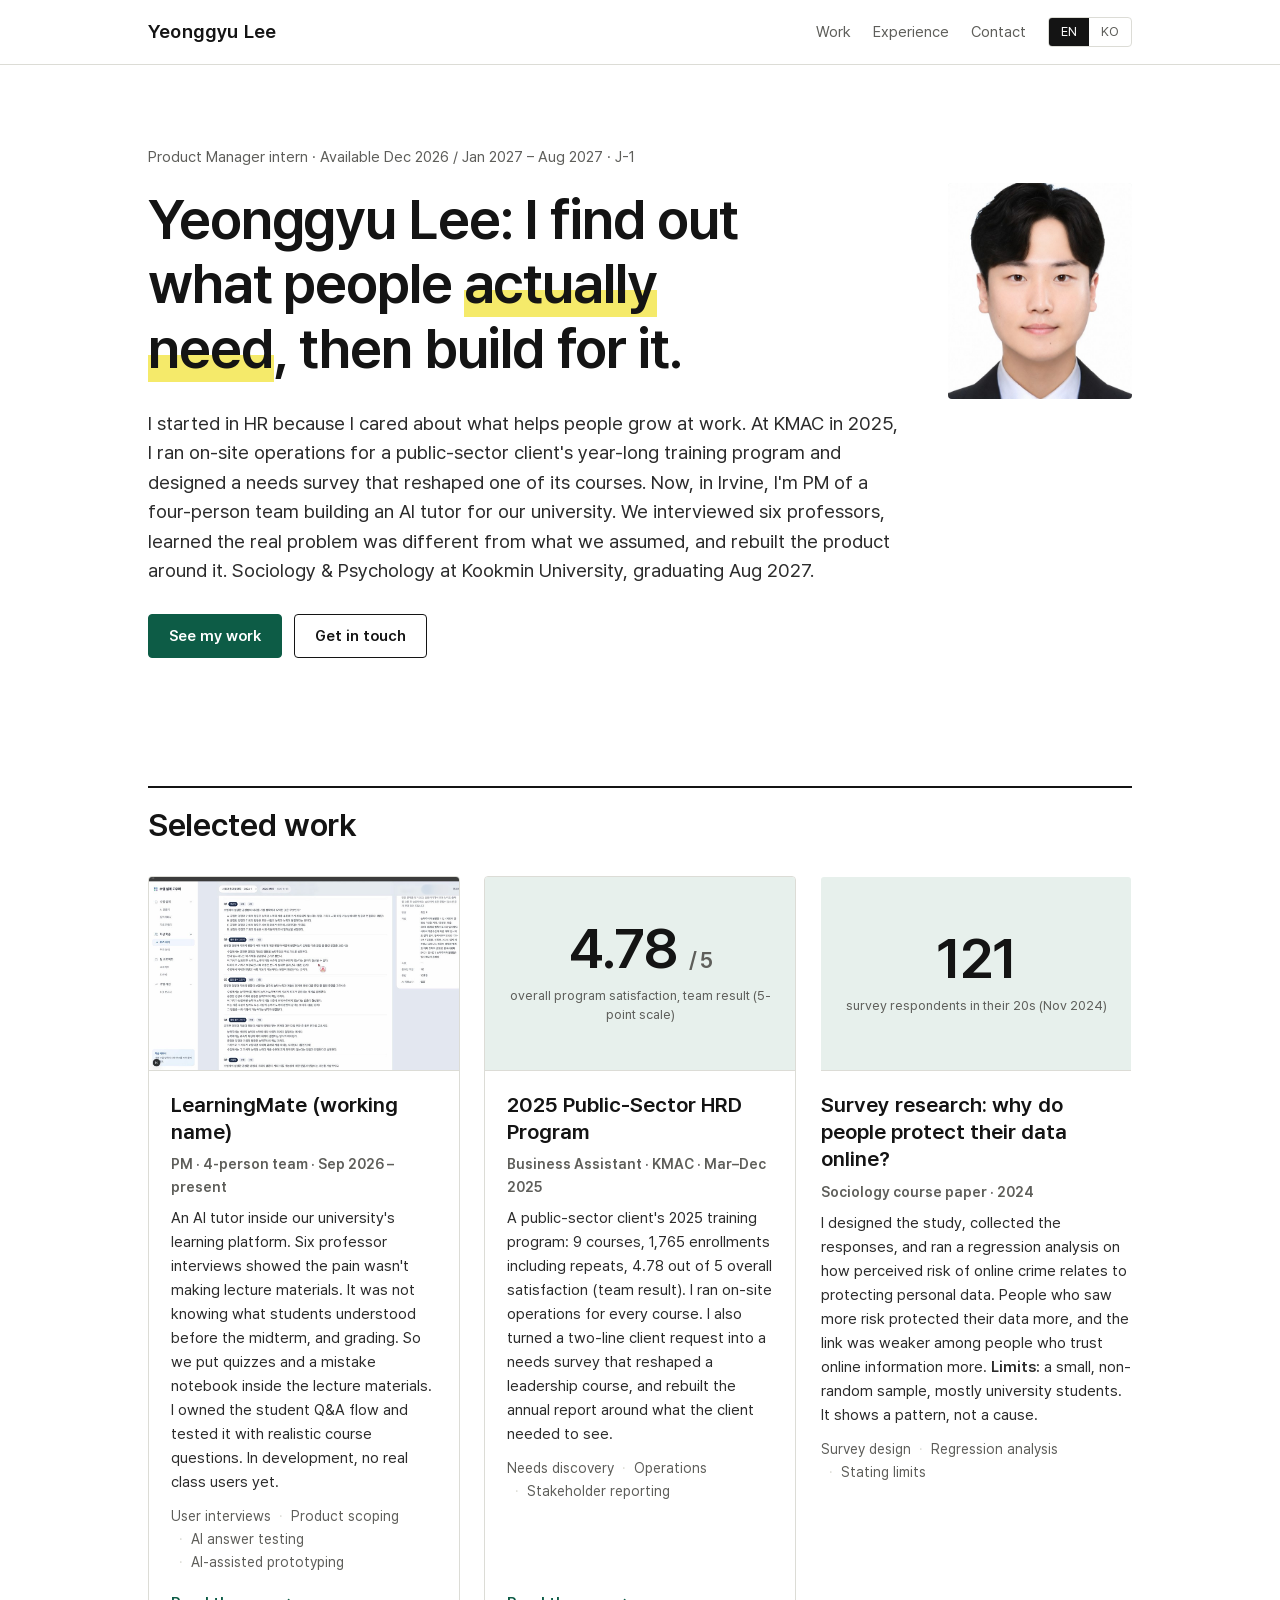
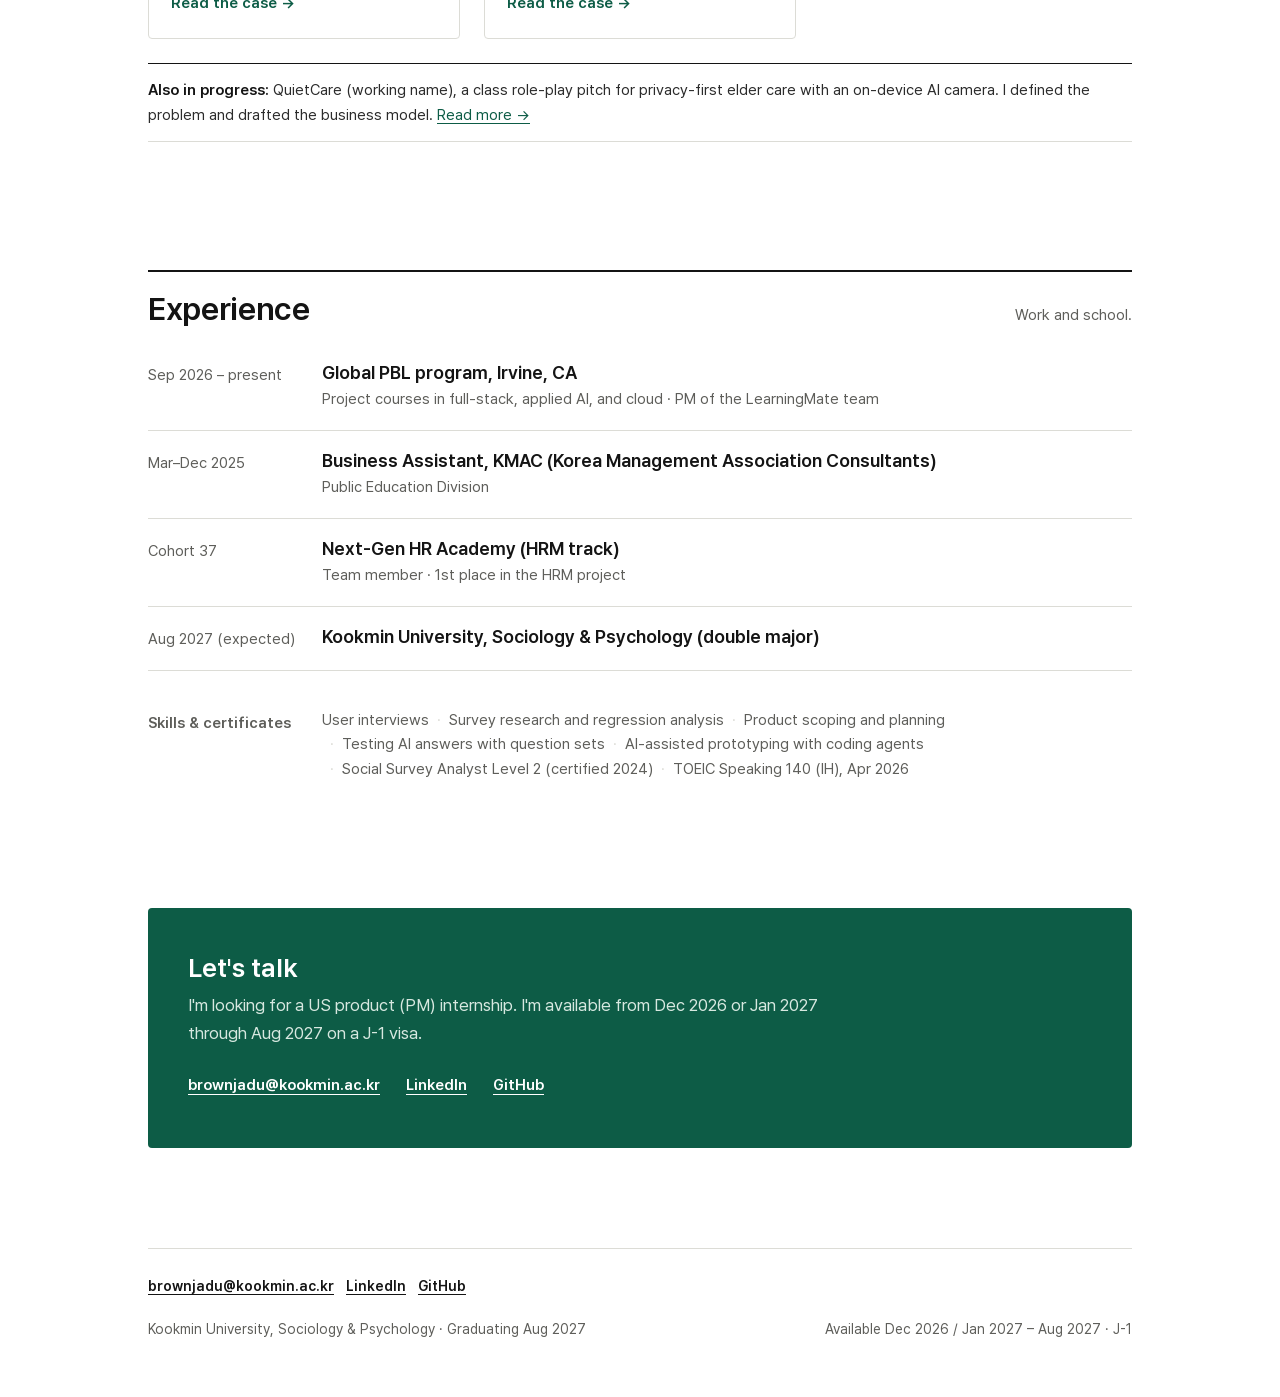
==== index.html @ d95f9b07 "fix(design): hero text never hidden; CSS-only entrance nudge instead of observer-gated fade" ====
<!doctype html>
<html lang="en">
<head>
<meta charset="utf-8">
<meta name="viewport" content="width=device-width, initial-scale=1">
<title>Yeonggyu Lee — Product Manager intern</title>
<meta name="description" content="Yeonggyu Lee, PM intern candidate. I find out what people actually need, then build for it: an AI tutor shaped by professor interviews, and a public-sector training program.">
<meta property="og:type" content="website">
<meta property="og:title" content="Yeonggyu Lee — Product Manager intern">
<meta property="og:description" content="Yeonggyu Lee, PM intern candidate. I find out what people actually need, then build for it: an AI tutor shaped by professor interviews, and a public-sector training program.">
<meta property="og:url" content="https://yg2001hg.github.io/">
<meta property="og:image" content="https://yg2001hg.github.io/assets/profile.jpg">
<link rel="alternate" hreflang="ko" href="ko/index.html">
<link rel="stylesheet" href="style.css?v=20261114e">
<script src="main.js" defer></script>
</head>
<body>
<a class="skip" href="#main">Skip to content</a>
<header class="site-header"><div class="wrap">
<a class="brand" href="index.html">Yeonggyu Lee</a>
<nav class="nav" aria-label="Main">
<a href="index.html#work">Work</a><a class="hide-sm" href="index.html#experience">Experience</a><a href="index.html#contact">Contact</a>
<span class="lang" role="group" aria-label="Language"><span class="on" aria-current="true">EN</span><a href="ko/index.html" hreflang="ko" lang="ko">KO</a></span>
</nav>
</div></header>
<main id="main">
<div class="wrap">
<div class="hero">
<div class="hero-copy">
<p class="eyebrow reveal">Product Manager intern · Available Dec 2026 / Jan 2027 – Aug 2027 · J-1</p>
<h1 class="reveal">Yeonggyu Lee: I find out what people <mark>actually need</mark>, then build for it.</h1>
<p class="lead reveal">I started in HR because I cared about what helps people grow at work. At KMAC in 2025, I ran on-site operations for a public-sector client's year-long training program and designed a needs survey that reshaped one of its courses. Now, in Irvine, I'm PM of a four-person team building an AI tutor for our university. We interviewed six professors, learned the real problem was different from what we assumed, and rebuilt the product around it. Sociology &amp; Psychology at Kookmin University, graduating Aug 2027.</p>
<div class="btns reveal"><a class="btn primary" href="#work">See my work</a><a class="btn" href="#contact">Get in touch</a></div>
</div>
<!-- Profile photo. Used only in this home-page portrait spot. -->
<div class="portrait has-photo reveal">
<img src="assets/profile.jpg" alt="Yeonggyu Lee" width="600" height="600">
<span class="portrait-initials" aria-hidden="true">YL</span>
</div>
</div>
</div>
<section id="work"><div class="wrap">
<div class="sec-head reveal"><h2>Selected work</h2></div>
<div class="cards stagger">
<a class="card reveal" href="projects/socra.html">
<div class="media"><img src="assets/socra-quiz-review.jpg" alt="Screenshot of the LearningMate professor tool reviewing an AI-generated quiz (Korean interface)." loading="lazy" width="1280" height="729"></div>
<div class="body"><h3>LearningMate (working name)</h3><p class="role">PM · 4-person team · Sep 2026 – present</p><p>An AI tutor inside our university's learning platform. Six professor interviews showed the pain wasn't making lecture materials. It was not knowing what students understood before the midterm, and grading. So we put quizzes and a mistake notebook inside the lecture materials. I owned the student Q&amp;A flow and tested it with realistic course questions. In development, no real class users yet.</p><ul class="tags"><li>User interviews</li><li>Product scoping</li><li>AI answer testing</li><li>AI-assisted prototyping</li></ul><span class="more">Read the case →</span></div>
</a>
<a class="card reveal" href="projects/kmac.html">
<div class="media"><div class="stat"><b>4.78 <small>/ 5</small></b><span>overall program satisfaction, team result (5-point scale)</span></div></div>
<div class="body"><h3>2025 Public-Sector HRD Program</h3><p class="role">Business Assistant · KMAC · Mar–Dec 2025</p><p>A public-sector client's 2025 training program: 9 courses, 1,765 enrollments including repeats, 4.78 out of 5 overall satisfaction (team result). I ran on-site operations for every course. I also turned a two-line client request into a needs survey that reshaped a leadership course, and rebuilt the annual report around what the client needed to see.</p><ul class="tags"><li>Needs discovery</li><li>Operations</li><li>Stakeholder reporting</li></ul><span class="more">Read the case →</span></div>
</a>
<div class="card reveal">
<div class="media"><div class="stat"><b>121</b><span>survey respondents in their 20s (Nov 2024)</span></div></div>
<div class="body"><h3>Survey research: why do people protect their data online?</h3><p class="role">Sociology course paper · 2024</p><p>I designed the study, collected the responses, and ran a regression analysis on how perceived risk of online crime relates to protecting personal data. People who saw more risk protected their data more, and the link was weaker among people who trust online information more. <b>Limits:</b> a small, non-random sample, mostly university students. It shows a pattern, not a cause.</p><ul class="tags"><li>Survey design</li><li>Regression analysis</li><li>Stating limits</li></ul></div>
</div>
</div><div class="notice reveal" style="max-width:none;margin-top:var(--space-5)"><b>Also in progress:</b> QuietCare (working name), a class role-play pitch for privacy-first elder care with an on-device AI camera. I defined the problem and drafted the business model. <a href="projects/quietcare.html">Read more →</a></div>
</div></section>
<section id="experience"><div class="wrap">
<div class="sec-head reveal"><h2>Experience</h2><p>Work and school.</p></div>
<ul class="timeline"><li class="reveal"><span class="when">Sep 2026 – present</span><div><h3>Global PBL program, Irvine, CA</h3><p>Project courses in full-stack, applied AI, and cloud · PM of the LearningMate team</p></div></li><li class="reveal"><span class="when">Mar–Dec 2025</span><div><h3>Business Assistant, KMAC (Korea Management Association Consultants)</h3><p>Public Education Division</p></div></li><li class="reveal"><span class="when">Cohort 37</span><div><h3>Next-Gen HR Academy (HRM track)</h3><p>Team member · 1st place in the HRM project</p></div></li><li class="reveal"><span class="when">Aug 2027 (expected)</span><div><h3>Kookmin University, Sociology &amp; Psychology (double major)</h3></div></li></ul>
<div class="skills reveal"><h3>Skills &amp; certificates</h3><ul class="tags"><li>User interviews</li><li>Survey research and regression analysis</li><li>Product scoping and planning</li><li>Testing AI answers with question sets</li><li>AI-assisted prototyping with coding agents</li><li>Social Survey Analyst Level 2 (certified 2024)</li><li>TOEIC Speaking 140 (IH), Apr 2026</li></ul></div>
</div></section>
<section id="contact"><div class="wrap">
<div class="contact reveal"><h2>Let's talk</h2><p>I'm looking for a US product (PM) internship. I'm available from Dec 2026 or Jan 2027 through Aug 2027 on a J-1 visa.</p><ul><li><a href="mailto:brownjadu@kookmin.ac.kr">brownjadu@kookmin.ac.kr</a></li><li><a href="https://www.linkedin.com/in/yeonggyu-lee-294683342/" target="_blank" rel="noopener">LinkedIn</a></li><li><a href="https://github.com/YG2001HG" target="_blank" rel="noopener">GitHub</a></li></ul></div>
</div></section>
</main>
<footer><div class="wrap">
<ul class="foot-contact"><li><a href="mailto:brownjadu@kookmin.ac.kr">brownjadu@kookmin.ac.kr</a></li><li><a href="https://www.linkedin.com/in/yeonggyu-lee-294683342/" target="_blank" rel="noopener">LinkedIn</a></li><li><a href="https://github.com/YG2001HG" target="_blank" rel="noopener">GitHub</a></li></ul>
<div class="foot"><span>Kookmin University, Sociology & Psychology · Graduating Aug 2027</span><span>Available Dec 2026 / Jan 2027 – Aug 2027 · J-1</span></div>
</div></footer>
</body></html>
---- style.css ----
/* Yeonggyu Lee portfolio, shared styles (EN + KO)
   One typeface everywhere: Pretendard (Latin + Hangul), weights 400 and 600.
   White paper, near-black ink, one deep green, highlighter yellow for marks.
   Square-ish corners, hairlines, no decorative shadows.
*/

@font-face{
  font-family:Pretendard;
  font-style:normal;
  font-weight:400;
  font-display:swap;
  src:url("assets/fonts/Pretendard-Regular.woff2") format("woff2");
}
@font-face{
  font-family:Pretendard;
  font-style:normal;
  font-weight:600;
  font-display:swap;
  src:url("assets/fonts/Pretendard-SemiBold.woff2") format("woff2");
}

:root{
  --bg:#ffffff;
  --surface:#ffffff;
  --ink:#141414;
  --ink-soft:#2b2b2b;
  --muted:#5e5e5a;
  --line:#dcdcd6;
  --accent:#0d5c46;
  --accent-hover:#08402f;
  --accent-soft:#e7f0ec;
  --tint:#f3f3ef;
  --mark:#f5ea6a;
  --on-accent:#ffffff;
  --ph:#8a5a00;
  --ph-bg:#fff6de;
  --ph-line:#d9b45a;
  --tag:#2b2b2b;
  --header-bg:rgba(255,255,255,.94);
  --shadow:none;
  --focus:var(--accent);

  --sans:Pretendard,"Apple SD Gothic Neo","Noto Sans KR","Helvetica Neue",Arial,sans-serif;
  --serif:var(--sans);

  --fs-xs:.8125rem;   /* 13 */
  --fs-sm:.875rem;    /* 14 */
  --fs-md:.9375rem;   /* 15 */
  --fs-body:1.0625rem;/* 17 */
  --fs-lead:1.1875rem;/* 19 */
  --fs-h3:1.3125rem;  /* 21 */
  --fs-h2:1.625rem;   /* 26 */
  --fs-h1:clamp(2rem,4.8vw,2.75rem);      /* 32–44, project pages */
  --fs-hero:clamp(2.25rem,5vw,3.5rem);    /* 36–56, home */

  --lh-body:1.65;
  --lh-lead:1.55;
  --lh-heading:1.2;
  --measure:68ch;
  --max:1040px;

  --space-1:.25rem;
  --space-2:.5rem;
  --space-3:.75rem;
  --space-4:1rem;
  --space-5:1.5rem;
  --space-6:2rem;
  --space-7:3rem;
  --space-8:4rem;
  --radius:4px;
  --radius-sm:3px;
}


*{box-sizing:border-box}
html{scroll-behavior:smooth;-webkit-text-size-adjust:100%}
body{
  margin:0;
  background:var(--bg);
  color:var(--ink);
  font-family:var(--sans);
  font-size:var(--fs-body);
  font-weight:400;
  line-height:var(--lh-body);
  -webkit-font-smoothing:antialiased;
  text-rendering:optimizeLegibility;
}
html[lang="ko"] body{word-break:keep-all;overflow-wrap:break-word}

a{color:var(--accent);text-underline-offset:3px;text-decoration-thickness:1px}
a:hover{color:var(--accent-hover)}
:focus-visible{outline:2px solid var(--focus);outline-offset:3px;border-radius:4px}

.wrap{max-width:var(--max);margin:0 auto;padding:0 28px}
.skip{position:absolute;left:-999px;top:8px;background:var(--ink);color:var(--on-accent);padding:8px 14px;border-radius:6px;z-index:10;text-decoration:none}
.skip:focus{left:8px}

/* header */
.site-header{position:sticky;top:0;z-index:5;background:var(--header-bg);backdrop-filter:blur(10px);border-bottom:1px solid var(--line)}
.site-header .wrap{display:flex;align-items:center;justify-content:space-between;height:64px;gap:var(--space-4)}
.brand{font-family:var(--serif);font-size:1.1875rem;font-weight:600;color:var(--ink);text-decoration:none;letter-spacing:.2px}
.brand:hover{color:var(--ink)}
.nav{display:flex;align-items:center;gap:22px;font-size:var(--fs-md)}
.nav a{color:var(--muted);text-decoration:none;padding:6px 0}
.nav a:hover{color:var(--ink)}
.lang{display:inline-flex;border:1px solid var(--line);border-radius:var(--radius);overflow:hidden;font-size:var(--fs-xs);background:var(--surface)}
.lang a,.lang span{padding:6px 12px;text-decoration:none;color:var(--muted);line-height:1.2}
.lang .on{background:var(--ink);color:var(--on-accent)}
.lang a:hover{color:var(--ink);background:var(--accent-soft)}
.lang a:focus-visible{outline-offset:0;border-radius:0}

/* hero */
.hero{display:flex;align-items:flex-start;justify-content:flex-start;gap:var(--space-7);padding:80px 0 64px}
.hero-copy{flex:1;min-width:0}
.eyebrow{font-size:var(--fs-md);color:var(--muted);font-weight:400;margin:0 0 18px}
.hero h1{font-family:var(--serif);font-weight:600;font-size:var(--fs-hero);line-height:1.15;margin:0 0 28px;max-width:15em;letter-spacing:-.02em;text-wrap:balance}
.hero p.lead{font-size:var(--fs-lead);line-height:var(--lh-lead);color:var(--ink-soft);max-width:var(--measure);margin:0 0 28px}
.btns{display:flex;flex-wrap:wrap;gap:12px}
.btn{
  display:inline-flex;align-items:center;justify-content:center;
  min-height:2.75rem;padding:.7rem 1.25rem;border-radius:var(--radius);
  font-size:var(--fs-md);font-weight:600;line-height:1.2;
  text-decoration:none;border:1.5px solid var(--ink);color:var(--ink);
  background:transparent;transition:background-color .2s,color .2s,border-color .2s;
}
.btn.primary{background:var(--accent);color:var(--on-accent);border-color:var(--accent)}
.btn:hover{background:var(--accent-soft);color:var(--accent-hover);border-color:var(--accent-hover)}
.btn.primary:hover{background:var(--accent-hover);color:var(--on-accent);border-color:var(--accent-hover)}

/* portrait placeholder — swap in a real photo by adding assets/profile.jpg */
.portrait{
  position:relative;flex:0 0 auto;
  width:11.5rem;height:13.5rem;border-radius:var(--radius);
  margin-top:2.35rem;
  background:var(--accent-soft);
  display:flex;align-items:center;justify-content:center;
  overflow:hidden;
}
.portrait img{position:absolute;inset:0;width:100%;height:100%;object-fit:cover;object-position:center}
.portrait-initials{
  font-family:var(--serif);font-weight:600;font-size:2.75rem;
  letter-spacing:.02em;color:var(--accent);line-height:1;user-select:none;
}
.portrait.has-photo .portrait-initials{display:none}

/* sections */
section{padding:var(--space-8) 0}
.sec-head{display:flex;align-items:baseline;justify-content:space-between;gap:var(--space-4);margin-bottom:var(--space-6);border-top:2px solid var(--ink);padding-top:18px}
.sec-head h2{font-family:var(--serif);font-weight:600;font-size:2rem;letter-spacing:-.02em;line-height:var(--lh-heading);margin:0;letter-spacing:-.01em}
.sec-head p{margin:0;color:var(--muted);font-size:var(--fs-md)}

/* cards */
.cards{display:grid;grid-template-columns:repeat(3,1fr);gap:var(--space-5)}
.card{
  background:var(--surface);border:1px solid var(--line);border-radius:var(--radius);
  overflow:hidden;display:flex;flex-direction:column;
  text-decoration:none;color:inherit;
  transition:border-color .2s;
}
a.card:hover{border-color:var(--ink);color:inherit}
a.card:hover h3{text-decoration:underline;text-decoration-thickness:2px;text-underline-offset:4px}
.card:focus-visible{outline-offset:3px}
.card .media{aspect-ratio:16/10;background:var(--accent-soft);display:flex;align-items:center;justify-content:center;overflow:hidden;border-bottom:1px solid var(--line)}
.card .media img{width:100%;height:100%;object-fit:cover;object-position:top left;display:block}
.stat{text-align:center;padding:var(--space-3) var(--space-4)}
.stat b{display:block;font-family:var(--serif);font-weight:600;font-size:3.5rem;line-height:1;color:var(--ink);letter-spacing:-.02em}
.stat b small{font-size:1.375rem;font-weight:600;color:var(--muted)}
.stat span{display:block;margin-top:10px;font-size:var(--fs-xs);color:var(--muted);line-height:1.45}
.soon{
  background:var(--tint);
  color:var(--muted);font-size:var(--fs-sm);width:100%;height:100%;
  display:flex;align-items:center;justify-content:center;text-align:center;padding:var(--space-3);
}
.card .body{padding:20px 22px 22px;display:flex;flex-direction:column;gap:8px;flex:1}
.card .num{display:none}
.card h3{font-family:var(--serif);font-weight:600;font-size:var(--fs-h3);line-height:1.3;margin:0}
.card .role{font-size:var(--fs-sm);color:var(--muted);font-weight:600;margin:0}
.card p{margin:0;font-size:var(--fs-md);color:var(--ink-soft);line-height:1.6}
.card .more{margin-top:auto;padding-top:10px;font-weight:600;font-size:var(--fs-md);color:var(--accent)}
.card:hover .more{color:var(--accent-hover)}
.tags{display:flex;flex-wrap:wrap;gap:6px;margin:4px 0 0;padding:0;list-style:none}
.tags{gap:2px 0}
.tags li{font-size:var(--fs-sm);color:var(--muted);line-height:1.5}
.tags li+li::before{content:"·";margin:0 8px;color:var(--line)}

/* experience */
.timeline{list-style:none;margin:0;padding:0}
.timeline li{display:grid;grid-template-columns:150px 1fr;gap:var(--space-5);padding:18px 0;border-bottom:1px solid var(--line)}
.timeline li:first-child{padding-top:0}
.timeline .when{color:var(--muted);font-size:var(--fs-md);padding-top:2px}
.timeline h3{margin:0;font-size:1.125rem;font-weight:600;line-height:1.35}
.timeline p{margin:2px 0 0;color:var(--muted);font-size:var(--fs-md)}
.skills{margin-top:34px;display:grid;grid-template-columns:150px 1fr;gap:var(--space-5);align-items:start}
.skills h3{margin:0;font-size:var(--fs-md);font-weight:600;color:var(--muted);padding-top:6px}
.skills .tags li{font-size:var(--fs-md)}

/* contact */
.contact{background:var(--accent);color:var(--on-accent);border-radius:var(--radius);padding:44px 40px}
.contact h2{font-family:var(--serif);font-weight:600;font-size:var(--fs-h2);line-height:var(--lh-heading);margin:0 0 8px}
.contact p{margin:0 0 20px;color:#d7e8e0;max-width:var(--measure)}
.contact ul{list-style:none;margin:0;padding:0;display:flex;flex-wrap:wrap;gap:12px}
.contact a{display:inline-block;font-size:var(--fs-md);font-weight:600;color:var(--on-accent);text-decoration:underline;text-underline-offset:4px;padding:6px 0;margin-right:14px}
.contact a:hover{color:var(--mark)}
.foot-contact a{display:inline-block;font-size:var(--fs-sm);font-weight:600;color:var(--ink);text-underline-offset:3px;padding:4px 0}
.foot-contact a:hover{color:var(--accent)}
.foot-contact{list-style:none;margin:0 0 16px;padding:22px 0 0;display:flex;flex-wrap:wrap;gap:12px;border-top:1px solid var(--line)}

footer{padding:36px 0 56px;color:var(--muted);font-size:var(--fs-sm)}
footer .foot{display:flex;justify-content:space-between;gap:var(--space-3);flex-wrap:wrap}

/* project pages */
.crumb{padding:28px 0 0;font-size:var(--fs-md)}
.crumb a{text-decoration:none;color:var(--muted)}
.crumb a:hover{color:var(--ink)}
.p-hero{padding:34px 0 36px}
.p-hero h1{font-family:var(--serif);font-weight:600;font-size:var(--fs-h1);line-height:1.18;margin:0 0 20px;letter-spacing:-.015em;max-width:20em}
.meta{display:flex;flex-wrap:wrap;gap:10px 28px;margin:0 0 24px;padding:0;list-style:none;font-size:var(--fs-md);color:var(--muted)}
.meta b{color:var(--ink);font-weight:600}
.p-hero p.lead{font-size:var(--fs-lead);line-height:var(--lh-lead);max-width:var(--measure);color:var(--ink-soft);margin:0}
.notice{border-top:1px solid var(--ink);border-bottom:1px solid var(--line);padding:14px 0;margin:28px 0 0;font-size:var(--fs-md);max-width:var(--measure);color:var(--ink-soft)}
.notice b{color:var(--ink);font-weight:600}
.p-sec{padding:34px 0;border-top:1px solid var(--line)}
.p-sec h2{font-family:var(--serif);font-weight:600;font-size:var(--fs-h2);line-height:var(--lh-heading);margin:0 0 18px}
.two{display:grid;grid-template-columns:1fr 1fr;gap:34px}
.list{margin:0;padding:0;list-style:none;display:grid;gap:14px}
.list li{padding-left:22px;position:relative}
.list li::before{content:"";position:absolute;left:0;top:.8em;width:10px;height:2px;background:var(--ink)}
.list b{font-weight:600}
.shots{display:grid;grid-template-columns:1fr 1fr;gap:22px}
figure{margin:0}
figure img{width:100%;height:auto;display:block;border:1px solid var(--line);border-radius:var(--radius-sm);background:var(--surface)}
img.shot{cursor:zoom-in}
figcaption{font-size:var(--fs-sm);color:var(--muted);margin-top:8px;line-height:1.5;max-width:var(--measure)}
.small-note{font-size:var(--fs-sm);color:var(--muted);margin-top:18px;max-width:var(--measure)}
.story-method{margin:22px 0 0;max-width:var(--measure);font-size:var(--fs-body);color:var(--ink-soft);line-height:1.65}
.steps{display:grid;grid-template-columns:repeat(3,1fr);gap:0;margin:0;padding:0;list-style:none;counter-reset:s}
.steps li{counter-increment:s;border-top:2px solid var(--ink);padding:16px 22px 8px 0;position:relative}
.steps{gap:0 24px}
.steps h3{margin:0 0 6px;font-size:1.125rem;font-family:var(--serif);font-weight:600;line-height:1.3}
.steps p{margin:0;font-size:var(--fs-md);color:var(--ink-soft);line-height:1.6}
.results{display:grid;grid-template-columns:1fr 1fr;gap:22px;margin-top:22px}
.results.r3{grid-template-columns:repeat(3,1fr)}
.big{border-top:2px solid var(--ink);padding:14px 0 0}
.big b{font-family:var(--serif);font-weight:600;font-size:3rem;color:var(--ink);line-height:1;letter-spacing:-.02em}
.big b small{font-size:1.375rem;font-weight:600;color:var(--muted)}
.big p{margin:8px 0 0;color:var(--muted);font-size:var(--fs-md)}
.placeholder-box{
  aspect-ratio:16/7;border:1px solid var(--line);border-radius:var(--radius);
  background:var(--tint);
  display:flex;align-items:center;justify-content:center;color:var(--muted);font-size:var(--fs-body);text-align:center;padding:var(--space-4);
}
.pn{display:flex;justify-content:space-between;gap:var(--space-4);flex-wrap:wrap;padding:30px 0 10px;border-top:1px solid var(--line)}
.pn a{font-weight:600;text-decoration:none;flex:1 1 320px}
.pn a:last-child{text-align:right}
.pn a:hover{text-decoration:underline}
@media (max-width:640px){.pn a:last-child{text-align:left}}

/* reveal */
@keyframes rise{from{transform:translateY(10px)}to{transform:none}}
.hero .reveal{animation:rise .6s ease-out both}
@media (prefers-reduced-motion:reduce){
  html{scroll-behavior:auto}
  .hero .reveal{animation:none}
}

@media (max-width:860px){
  .cards{grid-template-columns:1fr}
  .two,.shots,.results,.results.r3{grid-template-columns:1fr}
  .steps{grid-template-columns:1fr}
  .steps li{padding-bottom:18px}
  .hero{gap:var(--space-5)}
  .portrait{width:8.5rem;height:10rem;margin-top:2.1rem}
  .portrait-initials{font-size:2.25rem}
}
@media (max-width:640px){
  body{font-size:1rem}
  .wrap{padding:0 20px}
  .site-header .wrap{height:auto;padding-top:10px;padding-bottom:10px;flex-wrap:wrap}
  .nav{gap:14px;font-size:var(--fs-sm)}
  .nav .hide-sm{display:none}
  .hero{flex-direction:column-reverse;align-items:flex-start;padding:48px 0 40px;gap:var(--space-5)}
  .portrait{width:7rem;height:8.25rem;margin-top:0}
  .portrait-initials{font-size:2rem}
  section{padding:44px 0}
  .timeline li,.skills{grid-template-columns:1fr;gap:4px}
  .contact{padding:28px 22px}
  .sec-head{flex-direction:column;gap:4px}
}

/* screenshot lightbox */
.lightbox{
  position:fixed;inset:0;z-index:80;
  background:rgba(10,12,16,.88);
  display:flex;align-items:center;justify-content:center;
  padding:24px;cursor:zoom-out;
}
.lightbox[hidden]{display:none!important}
.lightbox img{
  max-width:100%;max-height:100%;width:auto;height:auto;
  object-fit:contain;border-radius:4px;
  box-shadow:0 8px 40px rgba(0,0,0,.35);
  cursor:zoom-out;
}
@media (max-width:640px){
  .lightbox{padding:12px}
}

::selection{background:var(--mark);color:var(--ink)}
mark{background:linear-gradient(transparent 60%,var(--mark) 60%);color:inherit;padding:0;-webkit-box-decoration-break:clone;box-decoration-break:clone}
div.card{border-color:transparent}
div.card .body{padding-left:0;padding-right:0}
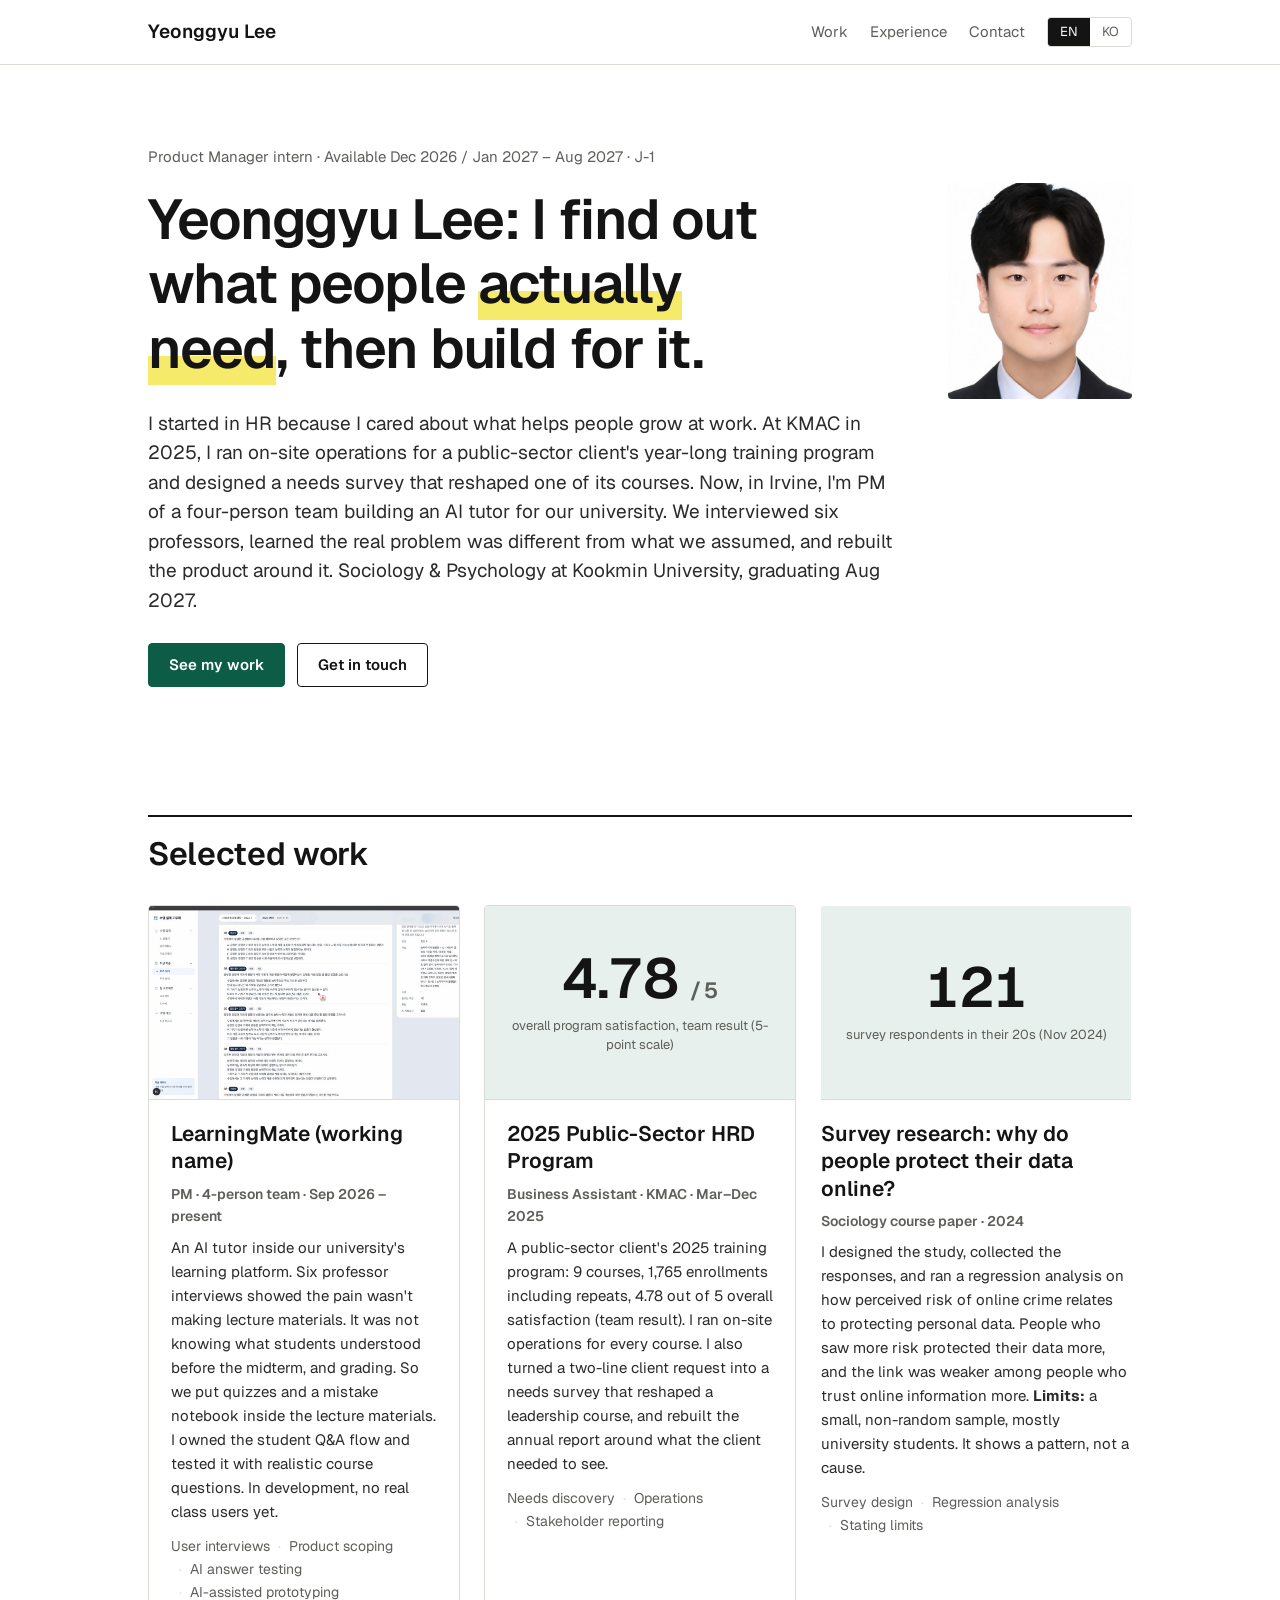
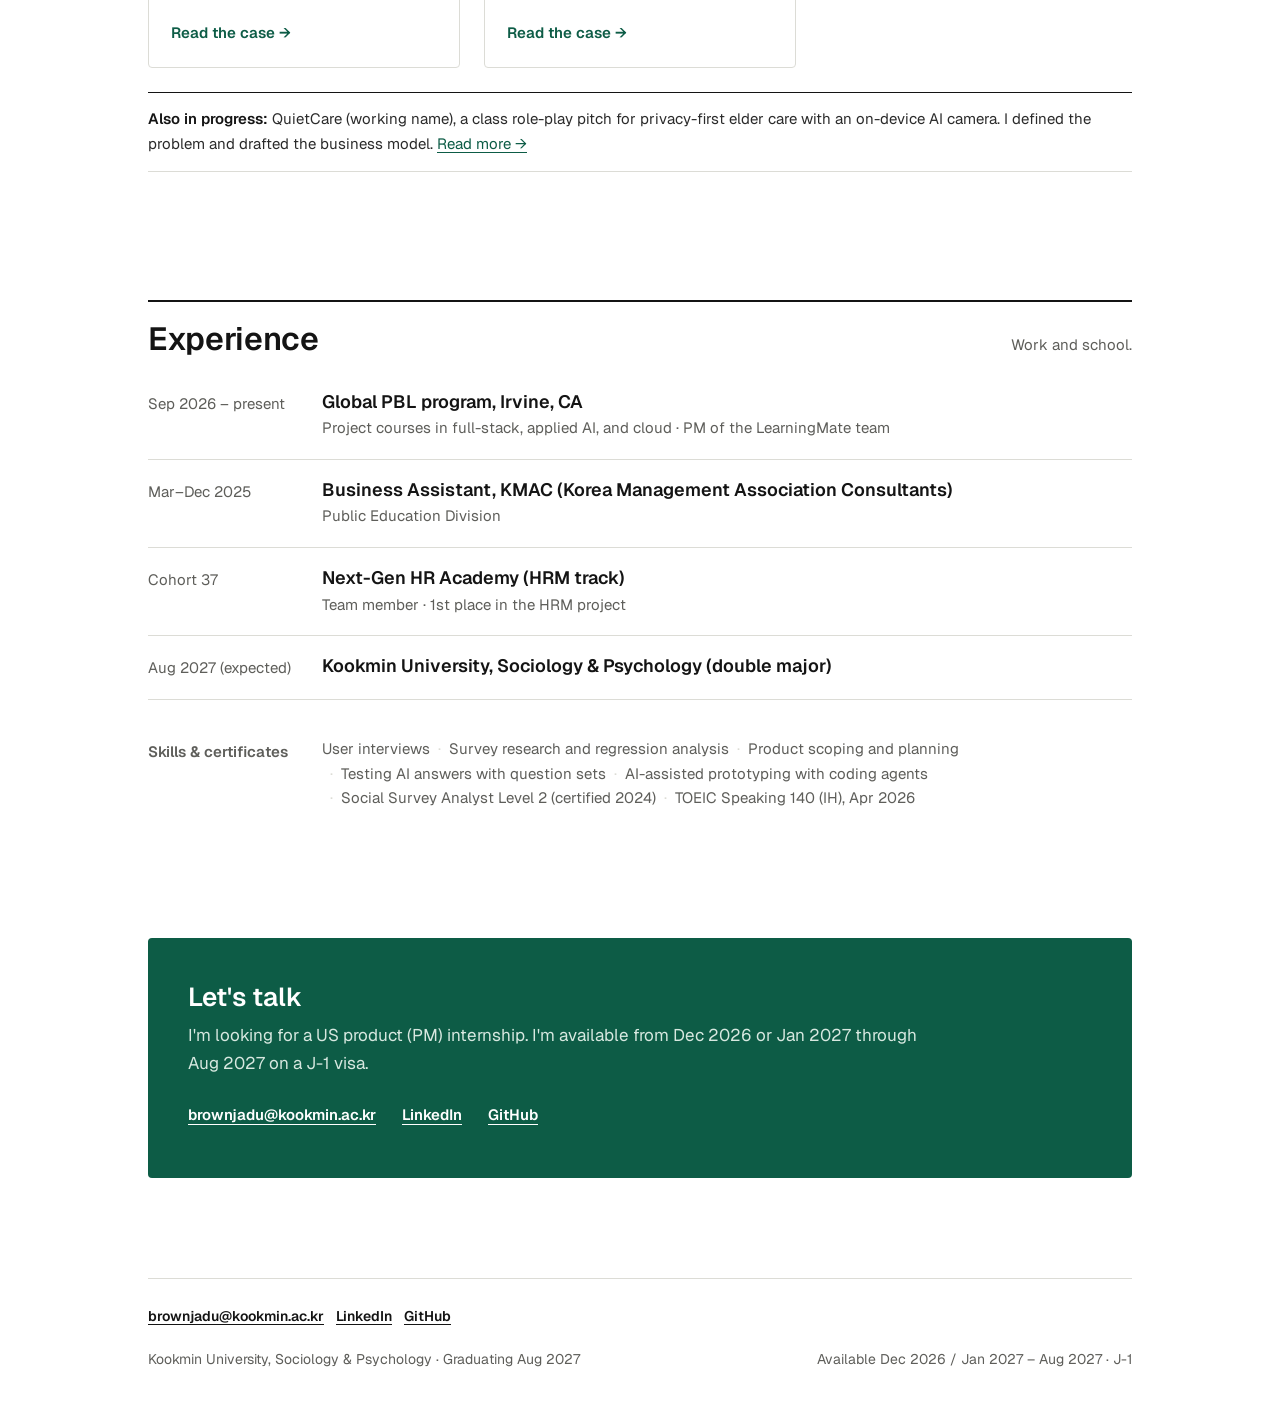
==== commit 6596bc71: "style(design): type by role: Geist for headings, numbers and English body; Pretendard for Korean" ====
--- a/index.html
+++ b/index.html
@@ -11,7 +11,10 @@
 <meta property="og:url" content="https://yg2001hg.github.io/">
 <meta property="og:image" content="https://yg2001hg.github.io/assets/profile.jpg">
 <link rel="alternate" hreflang="ko" href="ko/index.html">
-<link rel="stylesheet" href="style.css?v=20261114e">
+<link rel="preconnect" href="https://fonts.googleapis.com">
+<link rel="preconnect" href="https://fonts.gstatic.com" crossorigin>
+<link rel="stylesheet" href="https://fonts.googleapis.com/css2?family=Geist:wght@400;600&display=swap">
+<link rel="stylesheet" href="style.css?v=20261114f">
 <script src="main.js" defer></script>
 </head>
 <body>
--- a/style.css
+++ b/style.css
@@ -1,5 +1,6 @@
 /* Yeonggyu Lee portfolio, shared styles (EN + KO)
-   One typeface everywhere: Pretendard (Latin + Hangul), weights 400 and 600.
+   Type by role: Geist for headings, numbers and English body (400/600);
+   Pretendard for Korean text. No other faces.
    White paper, near-black ink, one deep green, highlighter yellow for marks.
    Square-ish corners, hairlines, no decorative shadows.
 */
@@ -40,8 +41,8 @@
   --shadow:none;
   --focus:var(--accent);
 
-  --sans:Pretendard,"Apple SD Gothic Neo","Noto Sans KR","Helvetica Neue",Arial,sans-serif;
-  --serif:var(--sans);
+  --sans:Geist,Pretendard,"Helvetica Neue",Arial,sans-serif;
+  --serif:Geist,Pretendard,"Helvetica Neue",Arial,sans-serif;
 
   --fs-xs:.8125rem;   /* 13 */
   --fs-sm:.875rem;    /* 14 */
@@ -85,7 +86,9 @@
   -webkit-font-smoothing:antialiased;
   text-rendering:optimizeLegibility;
 }
+html[lang="ko"]{--sans:Pretendard,"Apple SD Gothic Neo","Noto Sans KR",sans-serif}
 html[lang="ko"] body{word-break:keep-all;overflow-wrap:break-word}
+.stat b,.big b{font-variant-numeric:tabular-nums}
 
 a{color:var(--accent);text-underline-offset:3px;text-decoration-thickness:1px}
 a:hover{color:var(--accent-hover)}
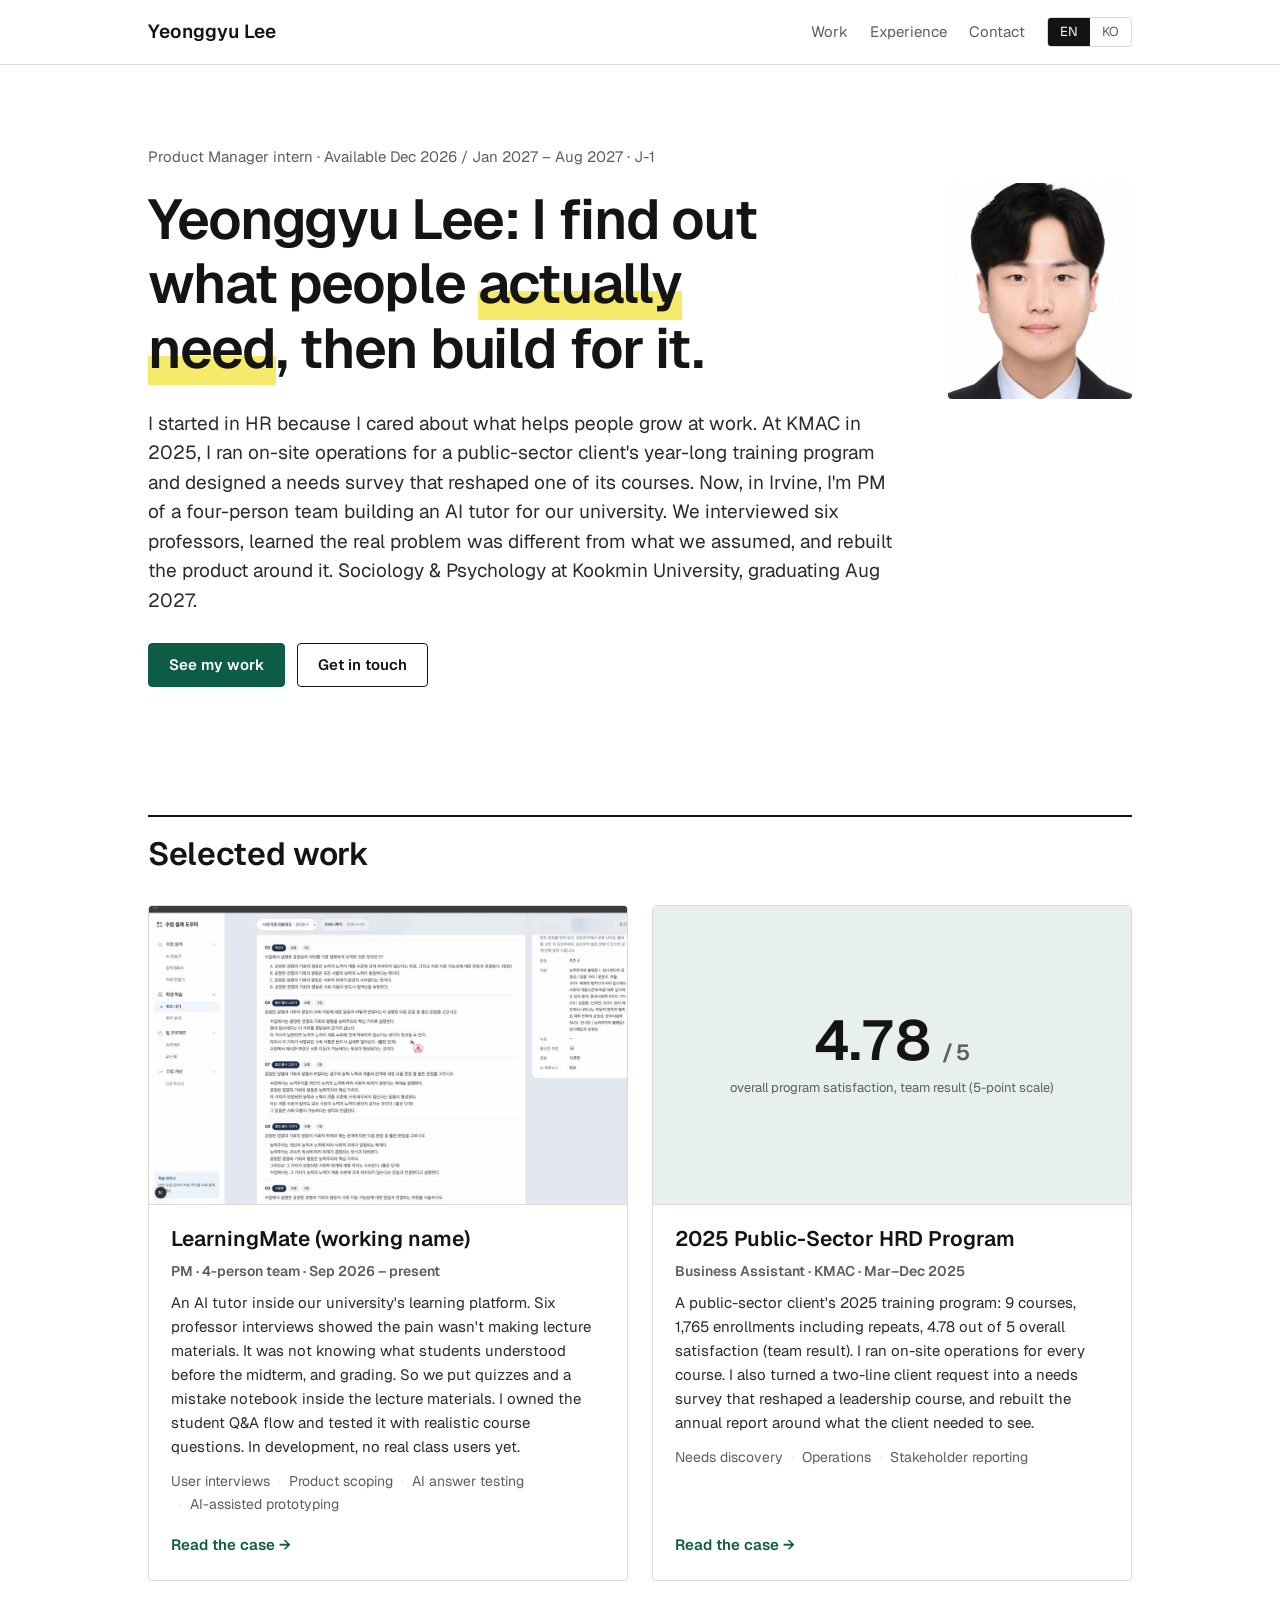
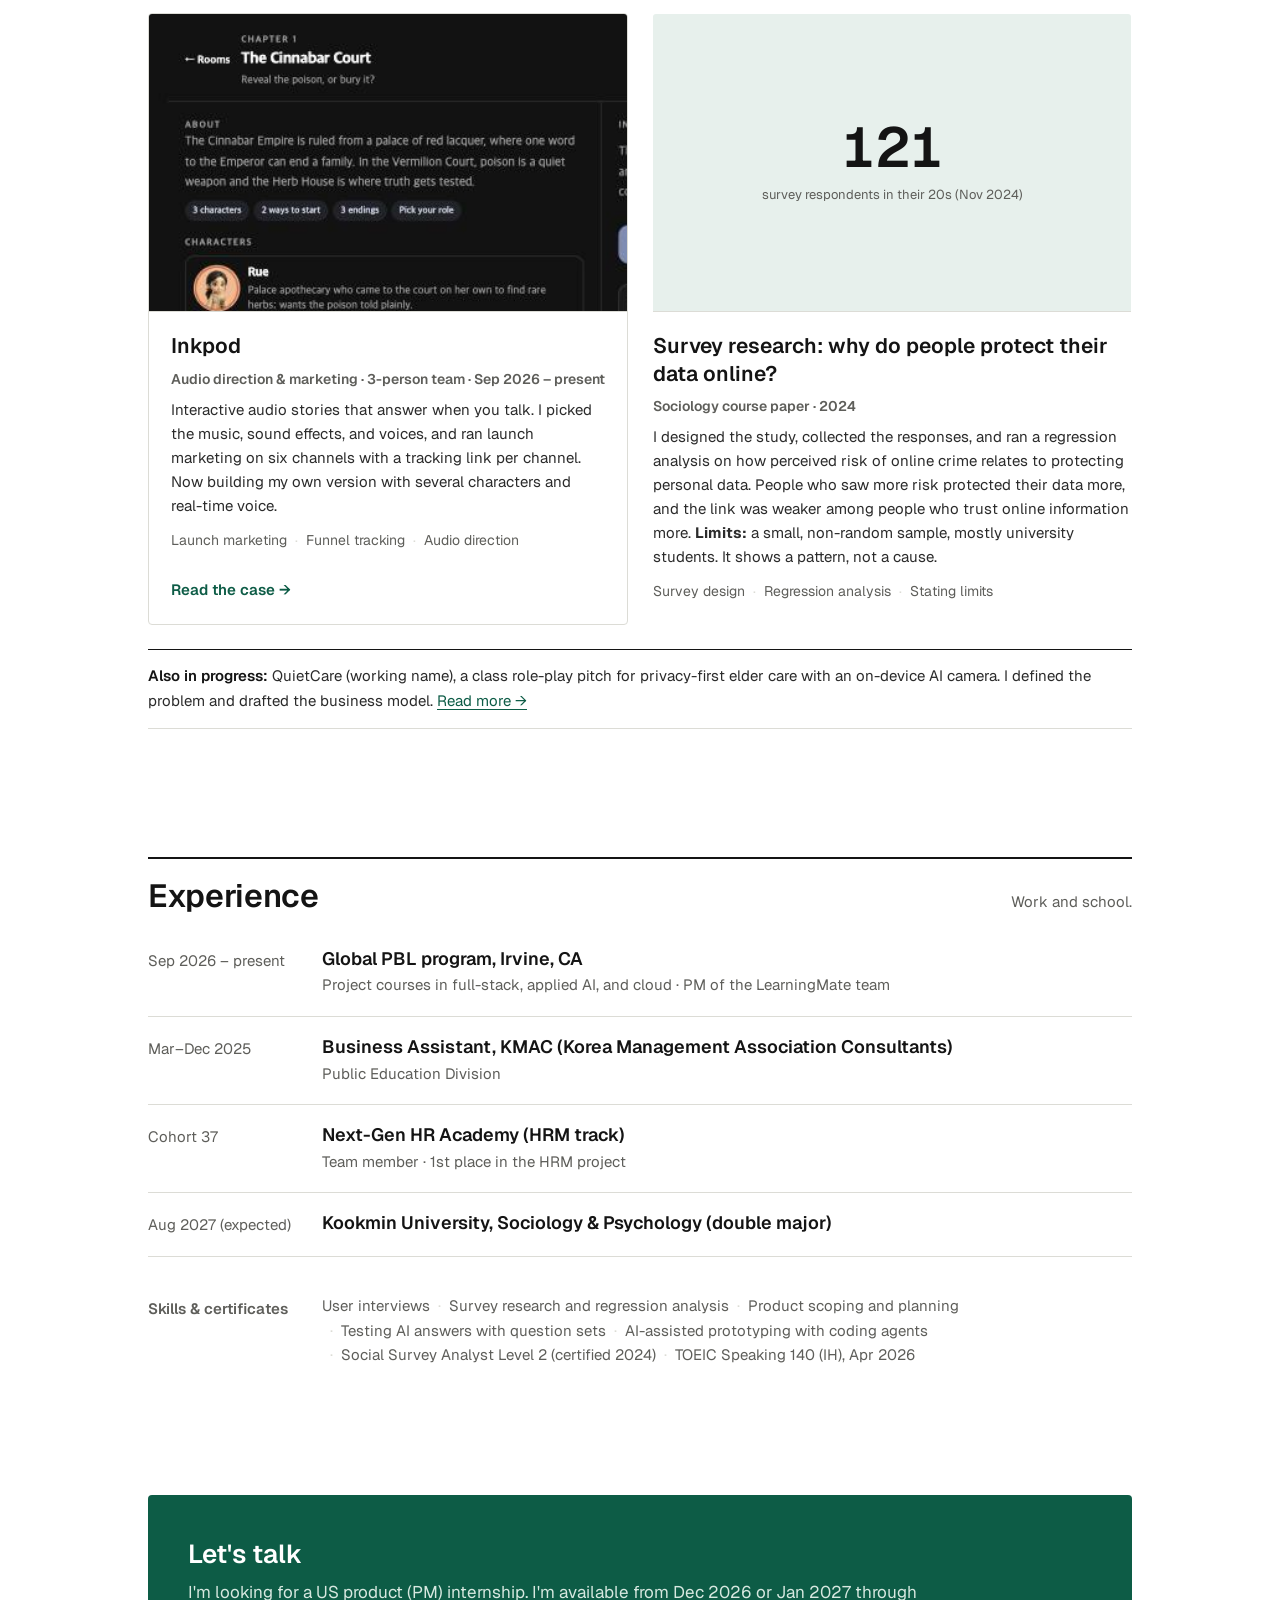
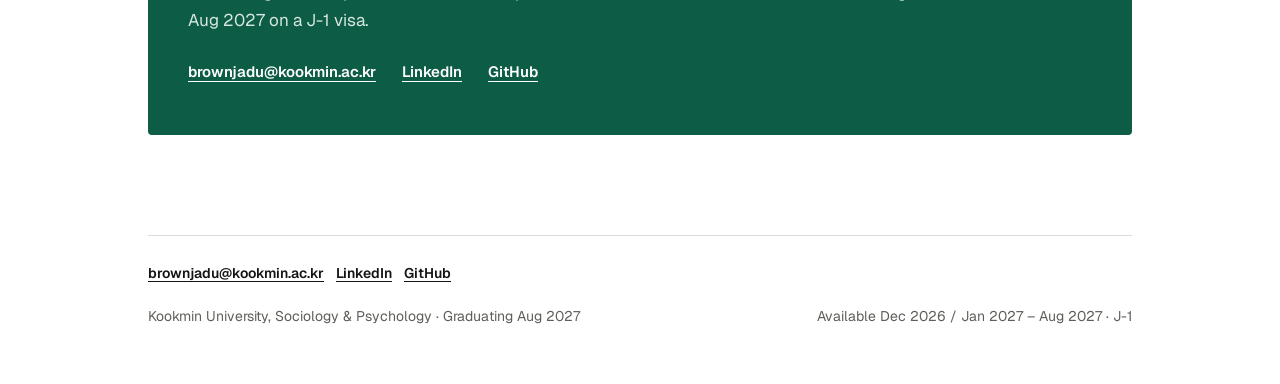
==== commit fbd26d05: "content: add Inkpod case (EN, KO); home cards 2x2 (LearningMate, KMAC, Inkpod, survey research)" ====
--- a/index.html
+++ b/index.html
@@ -14,7 +14,7 @@
 <link rel="preconnect" href="https://fonts.googleapis.com">
 <link rel="preconnect" href="https://fonts.gstatic.com" crossorigin>
 <link rel="stylesheet" href="https://fonts.googleapis.com/css2?family=Geist:wght@400;600&display=swap">
-<link rel="stylesheet" href="style.css?v=20261114f">
+<link rel="stylesheet" href="style.css?v=20261114g">
 <script src="main.js" defer></script>
 </head>
 <body>
@@ -53,6 +53,10 @@
 <div class="media"><div class="stat"><b>4.78 <small>/ 5</small></b><span>overall program satisfaction, team result (5-point scale)</span></div></div>
 <div class="body"><h3>2025 Public-Sector HRD Program</h3><p class="role">Business Assistant · KMAC · Mar–Dec 2025</p><p>A public-sector client's 2025 training program: 9 courses, 1,765 enrollments including repeats, 4.78 out of 5 overall satisfaction (team result). I ran on-site operations for every course. I also turned a two-line client request into a needs survey that reshaped a leadership course, and rebuilt the annual report around what the client needed to see.</p><ul class="tags"><li>Needs discovery</li><li>Operations</li><li>Stakeholder reporting</li></ul><span class="more">Read the case →</span></div>
 </a>
+<a class="card reveal" href="projects/inkpod.html">
+<div class="media"><img src="assets/inkpod-cinnabar-room.png" alt="Inkpod room entry screen (The Cinnabar Court)." loading="lazy" width="640" height="240"></div>
+<div class="body"><h3>Inkpod</h3><p class="role">Audio direction &amp; marketing · 3-person team · Sep 2026 – present</p><p>Interactive audio stories that answer when you talk. I picked the music, sound effects, and voices, and ran launch marketing on six channels with a tracking link per channel. Now building my own version with several characters and real-time voice.</p><ul class="tags"><li>Launch marketing</li><li>Funnel tracking</li><li>Audio direction</li></ul><span class="more">Read the case →</span></div>
+</a>
 <div class="card reveal">
 <div class="media"><div class="stat"><b>121</b><span>survey respondents in their 20s (Nov 2024)</span></div></div>
 <div class="body"><h3>Survey research: why do people protect their data online?</h3><p class="role">Sociology course paper · 2024</p><p>I designed the study, collected the responses, and ran a regression analysis on how perceived risk of online crime relates to protecting personal data. People who saw more risk protected their data more, and the link was weaker among people who trust online information more. <b>Limits:</b> a small, non-random sample, mostly university students. It shows a pattern, not a cause.</p><ul class="tags"><li>Survey design</li><li>Regression analysis</li><li>Stating limits</li></ul></div>
--- a/style.css
+++ b/style.css
@@ -153,7 +153,7 @@
 .sec-head p{margin:0;color:var(--muted);font-size:var(--fs-md)}
 
 /* cards */
-.cards{display:grid;grid-template-columns:repeat(3,1fr);gap:var(--space-5)}
+.cards{display:grid;grid-template-columns:repeat(2,1fr);gap:var(--space-6) var(--space-5)}
 .card{
   background:var(--surface);border:1px solid var(--line);border-radius:var(--radius);
   overflow:hidden;display:flex;flex-direction:column;
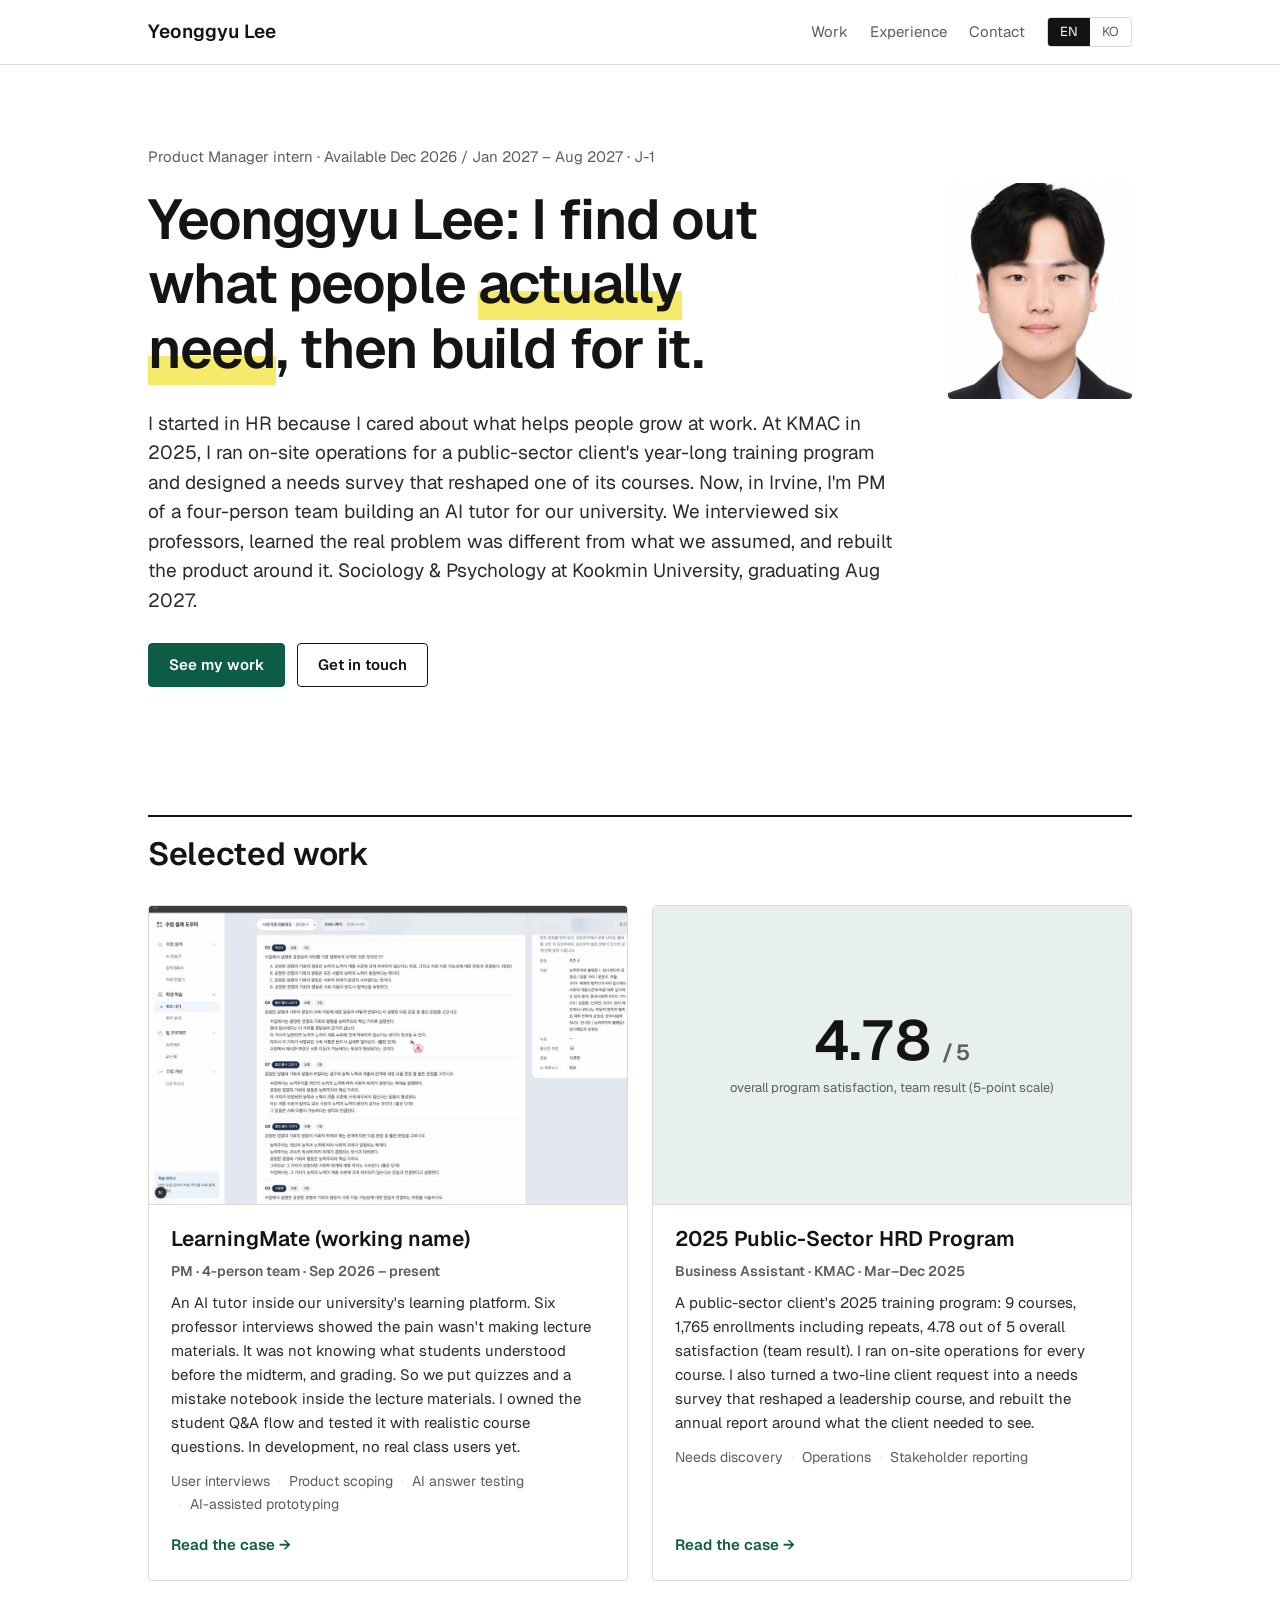
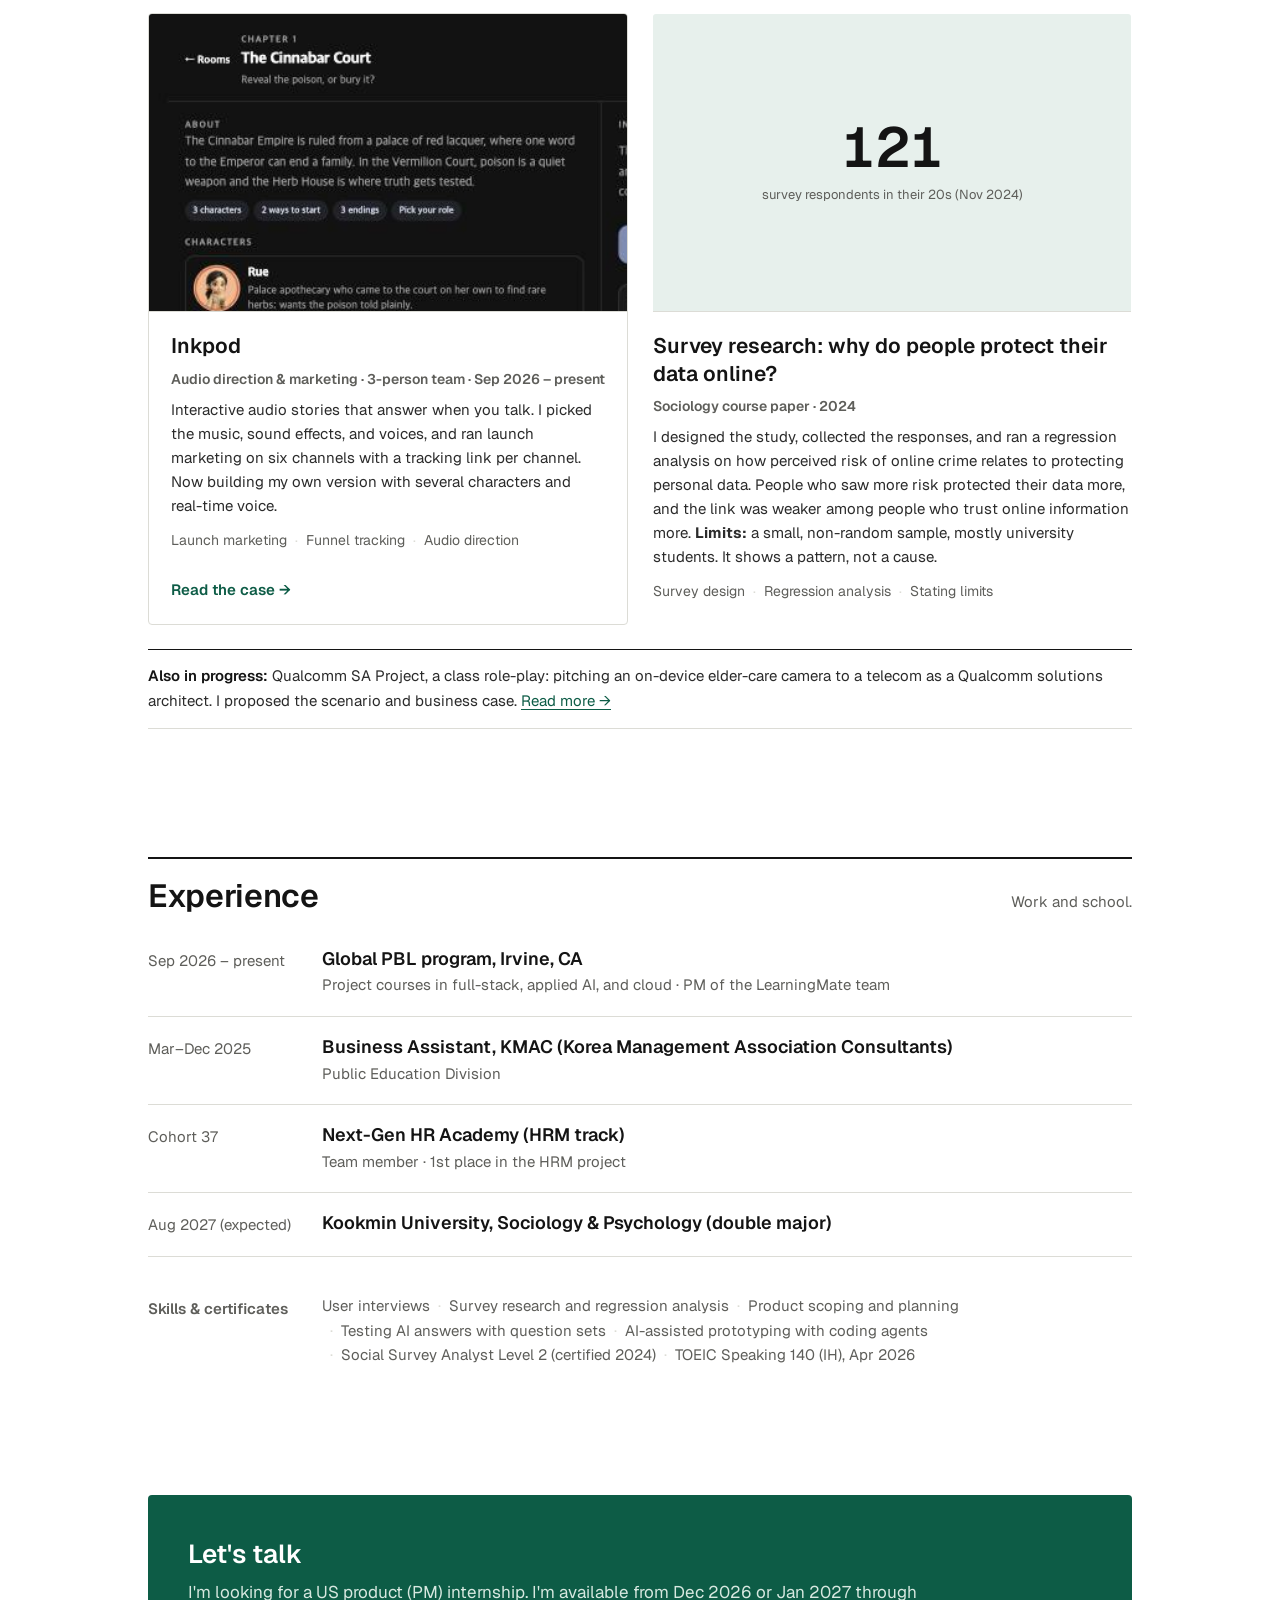
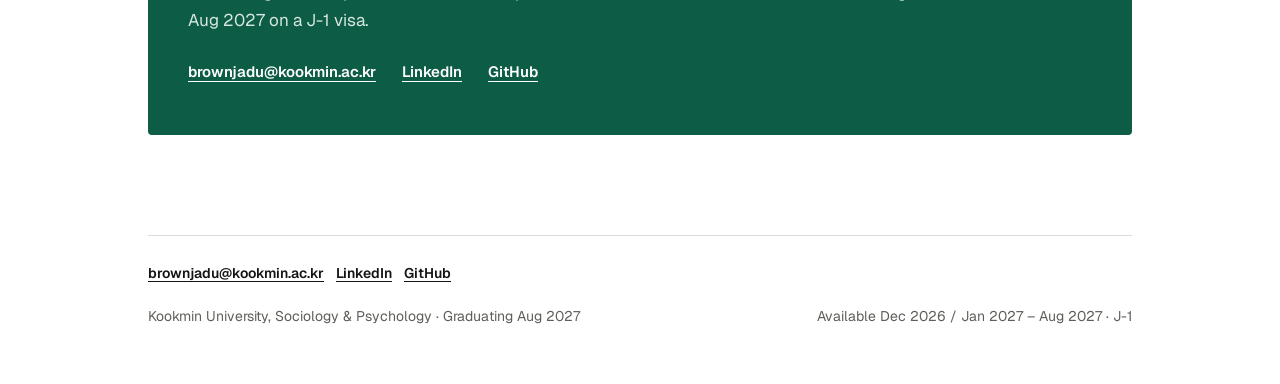
==== commit e5678fc7: "content: rewrite QuietCare page as Qualcomm SA Project (EN, KO); og tags to yeonggyulee.me" ====
--- a/index.html
+++ b/index.html
@@ -8,13 +8,13 @@
 <meta property="og:type" content="website">
 <meta property="og:title" content="Yeonggyu Lee — Product Manager intern">
 <meta property="og:description" content="Yeonggyu Lee, PM intern candidate. I find out what people actually need, then build for it: an AI tutor shaped by professor interviews, and a public-sector training program.">
-<meta property="og:url" content="https://yg2001hg.github.io/">
-<meta property="og:image" content="https://yg2001hg.github.io/assets/profile.jpg">
+<meta property="og:url" content="https://yeonggyulee.me/">
+<meta property="og:image" content="https://yeonggyulee.me/assets/profile.jpg">
 <link rel="alternate" hreflang="ko" href="ko/index.html">
 <link rel="preconnect" href="https://fonts.googleapis.com">
 <link rel="preconnect" href="https://fonts.gstatic.com" crossorigin>
 <link rel="stylesheet" href="https://fonts.googleapis.com/css2?family=Geist:wght@400;600&display=swap">
-<link rel="stylesheet" href="style.css?v=20261114g">
+<link rel="stylesheet" href="style.css?v=20261115a">
 <script src="main.js" defer></script>
 </head>
 <body>
@@ -61,7 +61,7 @@
 <div class="media"><div class="stat"><b>121</b><span>survey respondents in their 20s (Nov 2024)</span></div></div>
 <div class="body"><h3>Survey research: why do people protect their data online?</h3><p class="role">Sociology course paper · 2024</p><p>I designed the study, collected the responses, and ran a regression analysis on how perceived risk of online crime relates to protecting personal data. People who saw more risk protected their data more, and the link was weaker among people who trust online information more. <b>Limits:</b> a small, non-random sample, mostly university students. It shows a pattern, not a cause.</p><ul class="tags"><li>Survey design</li><li>Regression analysis</li><li>Stating limits</li></ul></div>
 </div>
-</div><div class="notice reveal" style="max-width:none;margin-top:var(--space-5)"><b>Also in progress:</b> QuietCare (working name), a class role-play pitch for privacy-first elder care with an on-device AI camera. I defined the problem and drafted the business model. <a href="projects/quietcare.html">Read more →</a></div>
+</div><div class="notice reveal" style="max-width:none;margin-top:var(--space-5)"><b>Also in progress:</b> Qualcomm SA Project, a class role-play: pitching an on-device elder-care camera to a telecom as a Qualcomm solutions architect. I proposed the scenario and business case. <a href="projects/quietcare.html">Read more →</a></div>
 </div></section>
 <section id="experience"><div class="wrap">
 <div class="sec-head reveal"><h2>Experience</h2><p>Work and school.</p></div>
--- a/style.css
+++ b/style.css
@@ -217,6 +217,7 @@
 .crumb a:hover{color:var(--ink)}
 .p-hero{padding:34px 0 36px}
 .p-hero h1{font-family:var(--serif);font-weight:600;font-size:var(--fs-h1);line-height:1.18;margin:0 0 20px;letter-spacing:-.015em;max-width:20em}
+.p-sub{margin:-8px 0 18px;font-size:var(--fs-lead);color:var(--muted)}
 .meta{display:flex;flex-wrap:wrap;gap:10px 28px;margin:0 0 24px;padding:0;list-style:none;font-size:var(--fs-md);color:var(--muted)}
 .meta b{color:var(--ink);font-weight:600}
 .p-hero p.lead{font-size:var(--fs-lead);line-height:var(--lh-lead);max-width:var(--measure);color:var(--ink-soft);margin:0}
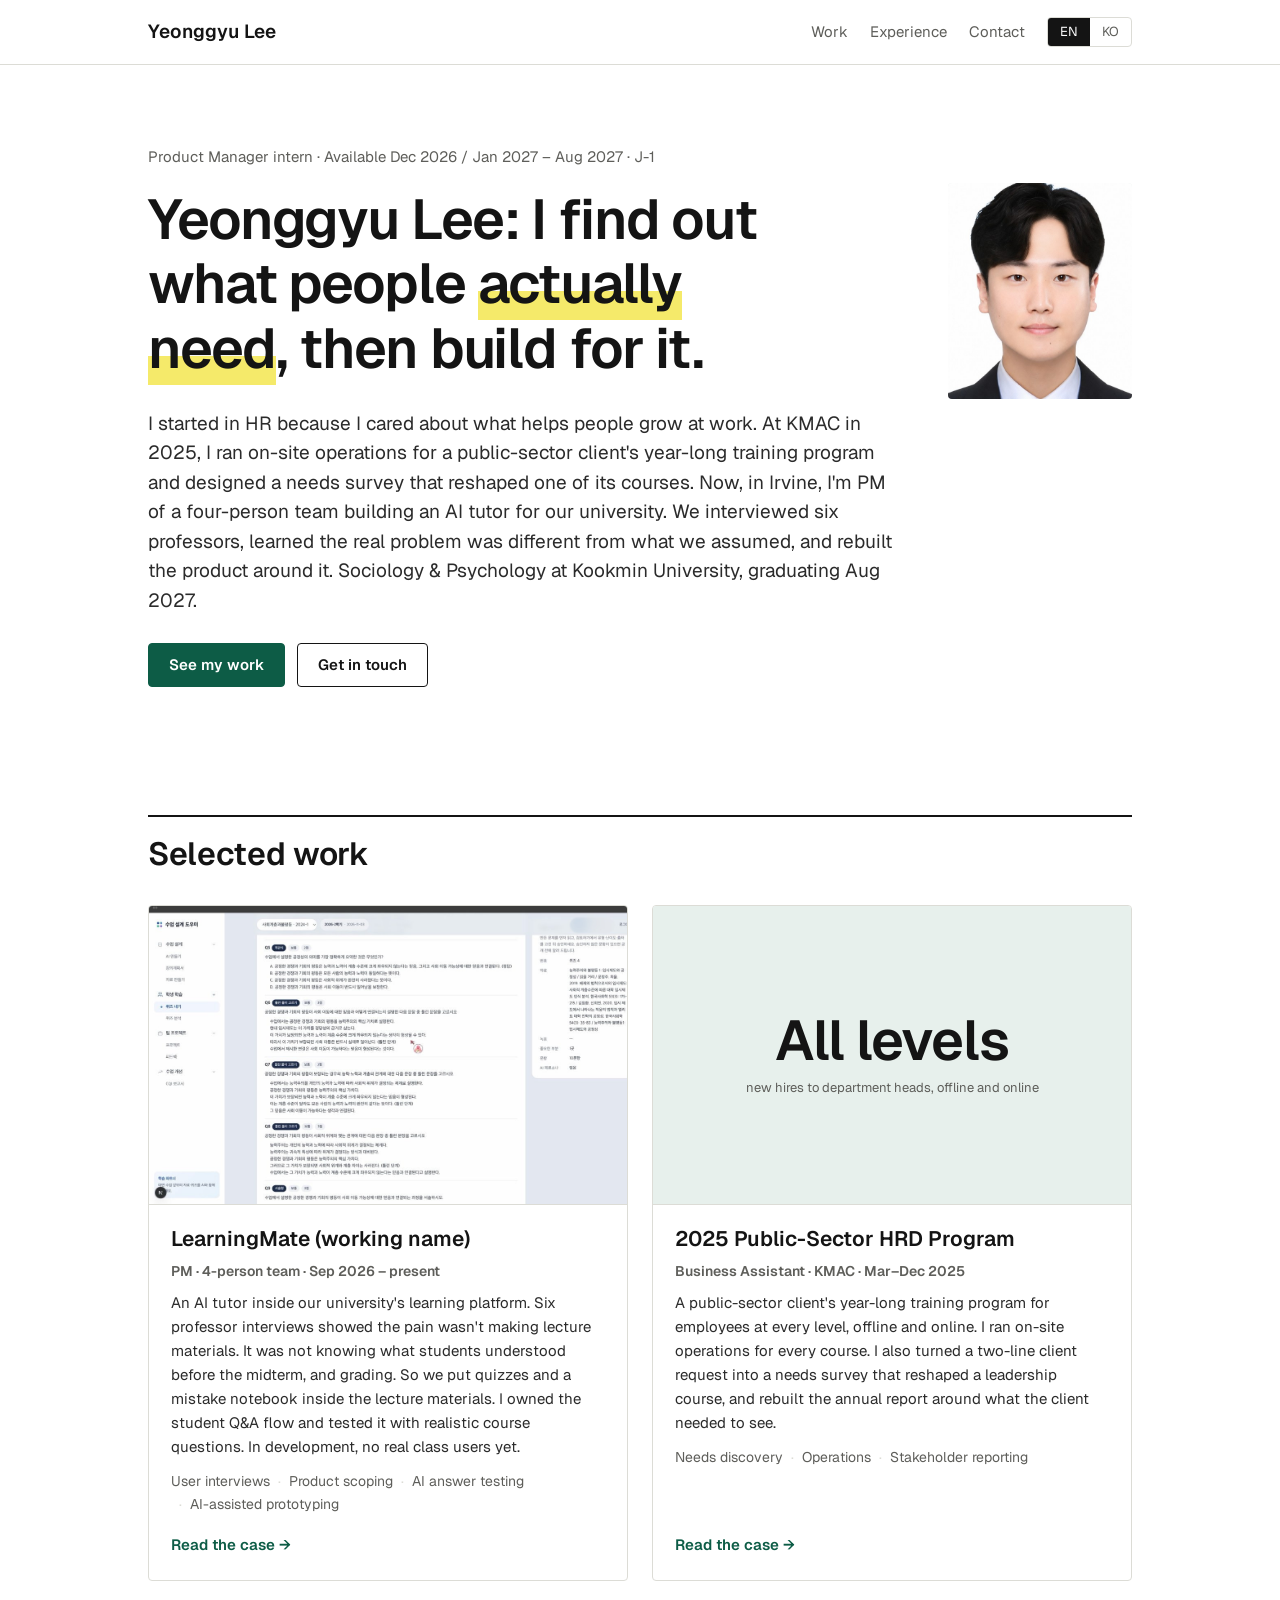
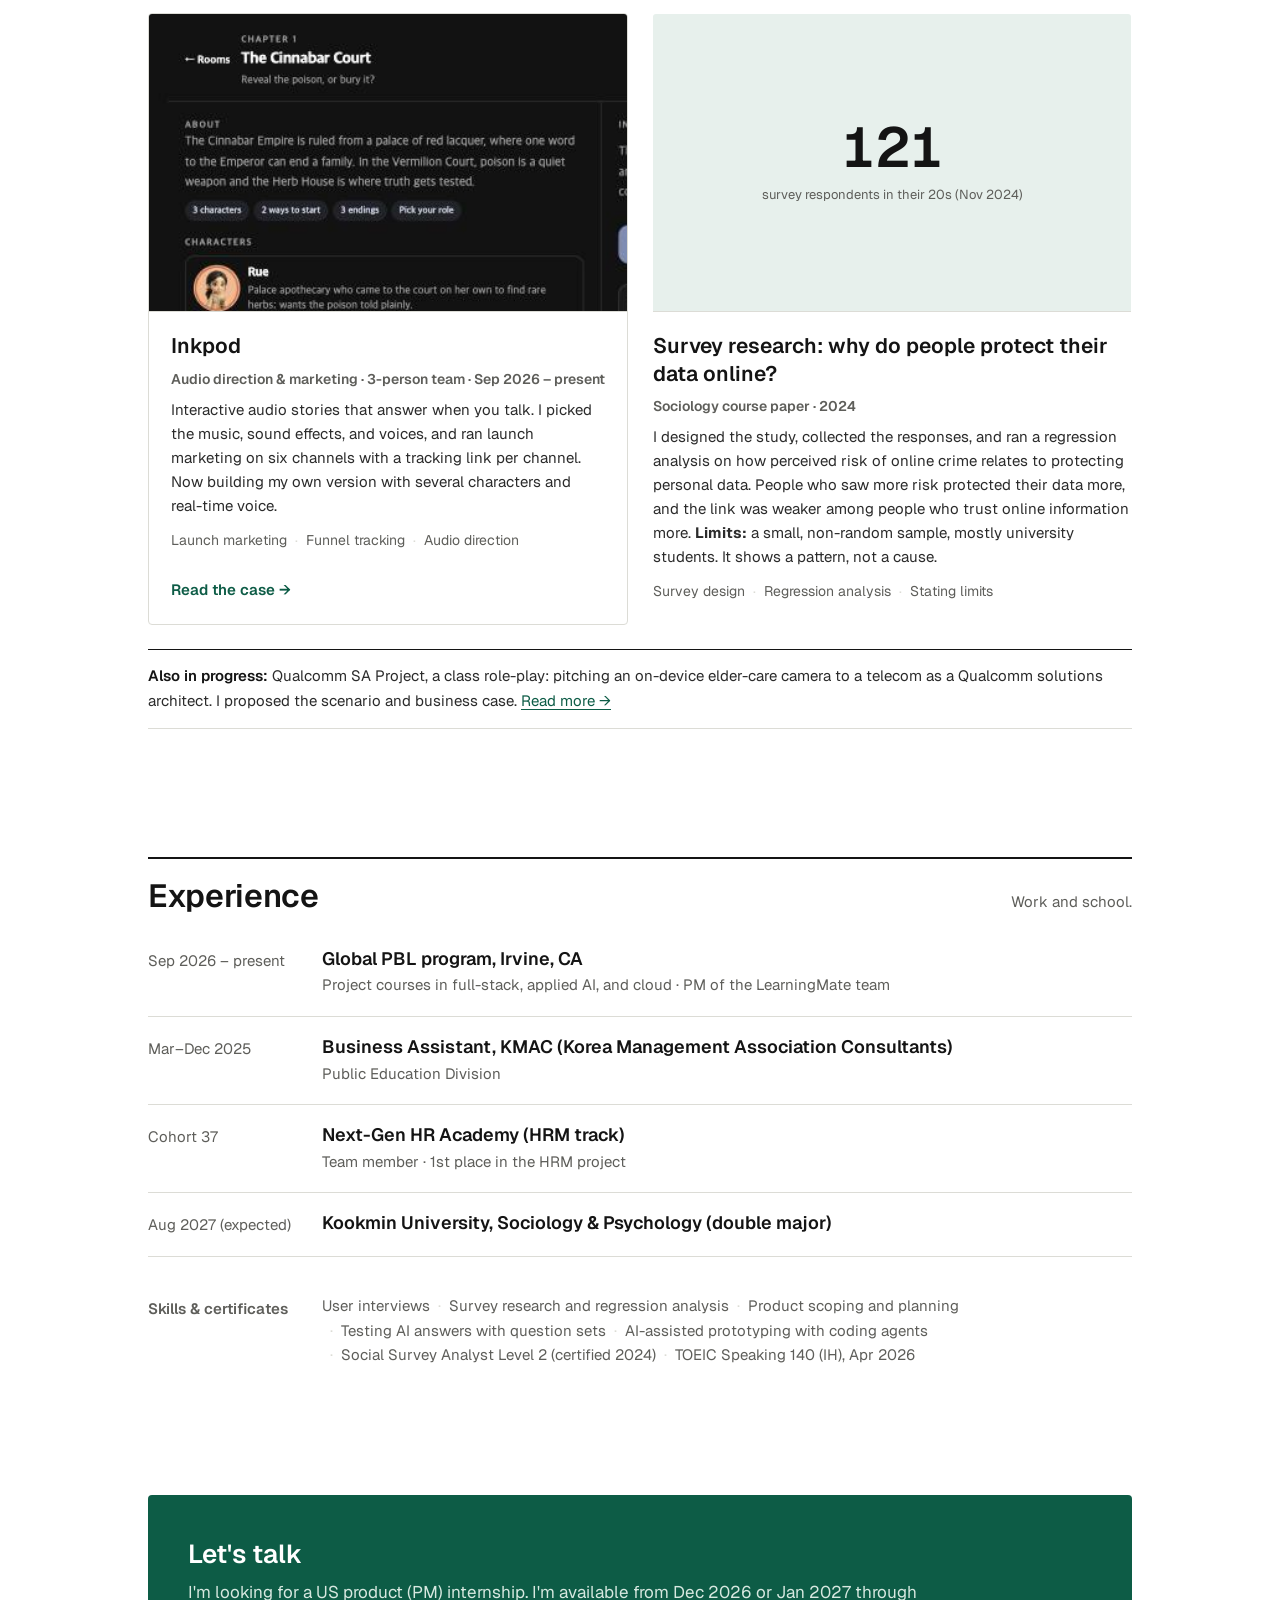
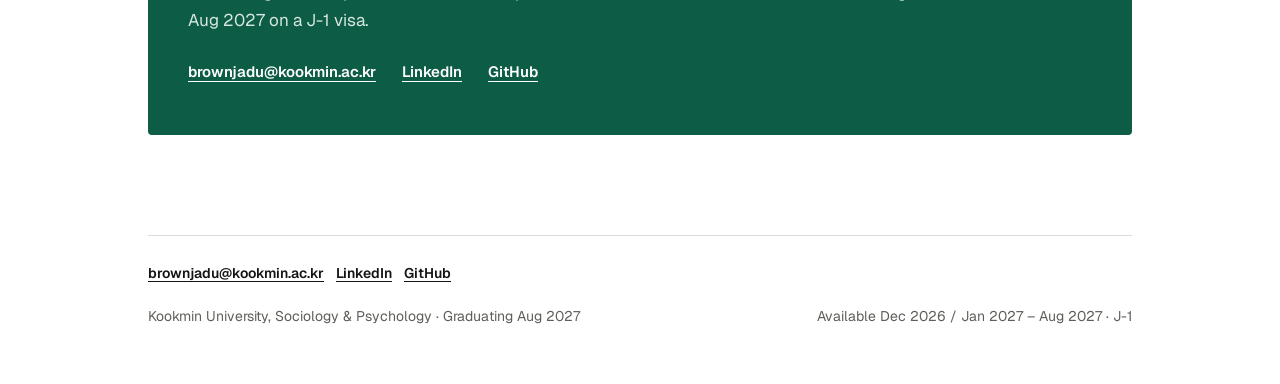
==== commit 82944abb: "content: drop client-identifying KMAC numbers (course count, sessions, enrollments, satisfaction) on" ====
--- a/index.html
+++ b/index.html
@@ -14,7 +14,7 @@
 <link rel="preconnect" href="https://fonts.googleapis.com">
 <link rel="preconnect" href="https://fonts.gstatic.com" crossorigin>
 <link rel="stylesheet" href="https://fonts.googleapis.com/css2?family=Geist:wght@400;600&display=swap">
-<link rel="stylesheet" href="style.css?v=20261115a">
+<link rel="stylesheet" href="style.css?v=20261115b">
 <script src="main.js" defer></script>
 </head>
 <body>
@@ -50,8 +50,8 @@
 <div class="body"><h3>LearningMate (working name)</h3><p class="role">PM · 4-person team · Sep 2026 – present</p><p>An AI tutor inside our university's learning platform. Six professor interviews showed the pain wasn't making lecture materials. It was not knowing what students understood before the midterm, and grading. So we put quizzes and a mistake notebook inside the lecture materials. I owned the student Q&amp;A flow and tested it with realistic course questions. In development, no real class users yet.</p><ul class="tags"><li>User interviews</li><li>Product scoping</li><li>AI answer testing</li><li>AI-assisted prototyping</li></ul><span class="more">Read the case →</span></div>
 </a>
 <a class="card reveal" href="projects/kmac.html">
-<div class="media"><div class="stat"><b>4.78 <small>/ 5</small></b><span>overall program satisfaction, team result (5-point scale)</span></div></div>
-<div class="body"><h3>2025 Public-Sector HRD Program</h3><p class="role">Business Assistant · KMAC · Mar–Dec 2025</p><p>A public-sector client's 2025 training program: 9 courses, 1,765 enrollments including repeats, 4.78 out of 5 overall satisfaction (team result). I ran on-site operations for every course. I also turned a two-line client request into a needs survey that reshaped a leadership course, and rebuilt the annual report around what the client needed to see.</p><ul class="tags"><li>Needs discovery</li><li>Operations</li><li>Stakeholder reporting</li></ul><span class="more">Read the case →</span></div>
+<div class="media"><div class="stat"><b>All levels</b><span>new hires to department heads, offline and online</span></div></div>
+<div class="body"><h3>2025 Public-Sector HRD Program</h3><p class="role">Business Assistant · KMAC · Mar–Dec 2025</p><p>A public-sector client's year-long training program for employees at every level, offline and online. I ran on-site operations for every course. I also turned a two-line client request into a needs survey that reshaped a leadership course, and rebuilt the annual report around what the client needed to see.</p><ul class="tags"><li>Needs discovery</li><li>Operations</li><li>Stakeholder reporting</li></ul><span class="more">Read the case →</span></div>
 </a>
 <a class="card reveal" href="projects/inkpod.html">
 <div class="media"><img src="assets/inkpod-cinnabar-room.png" alt="Inkpod room entry screen (The Cinnabar Court)." loading="lazy" width="640" height="240"></div>
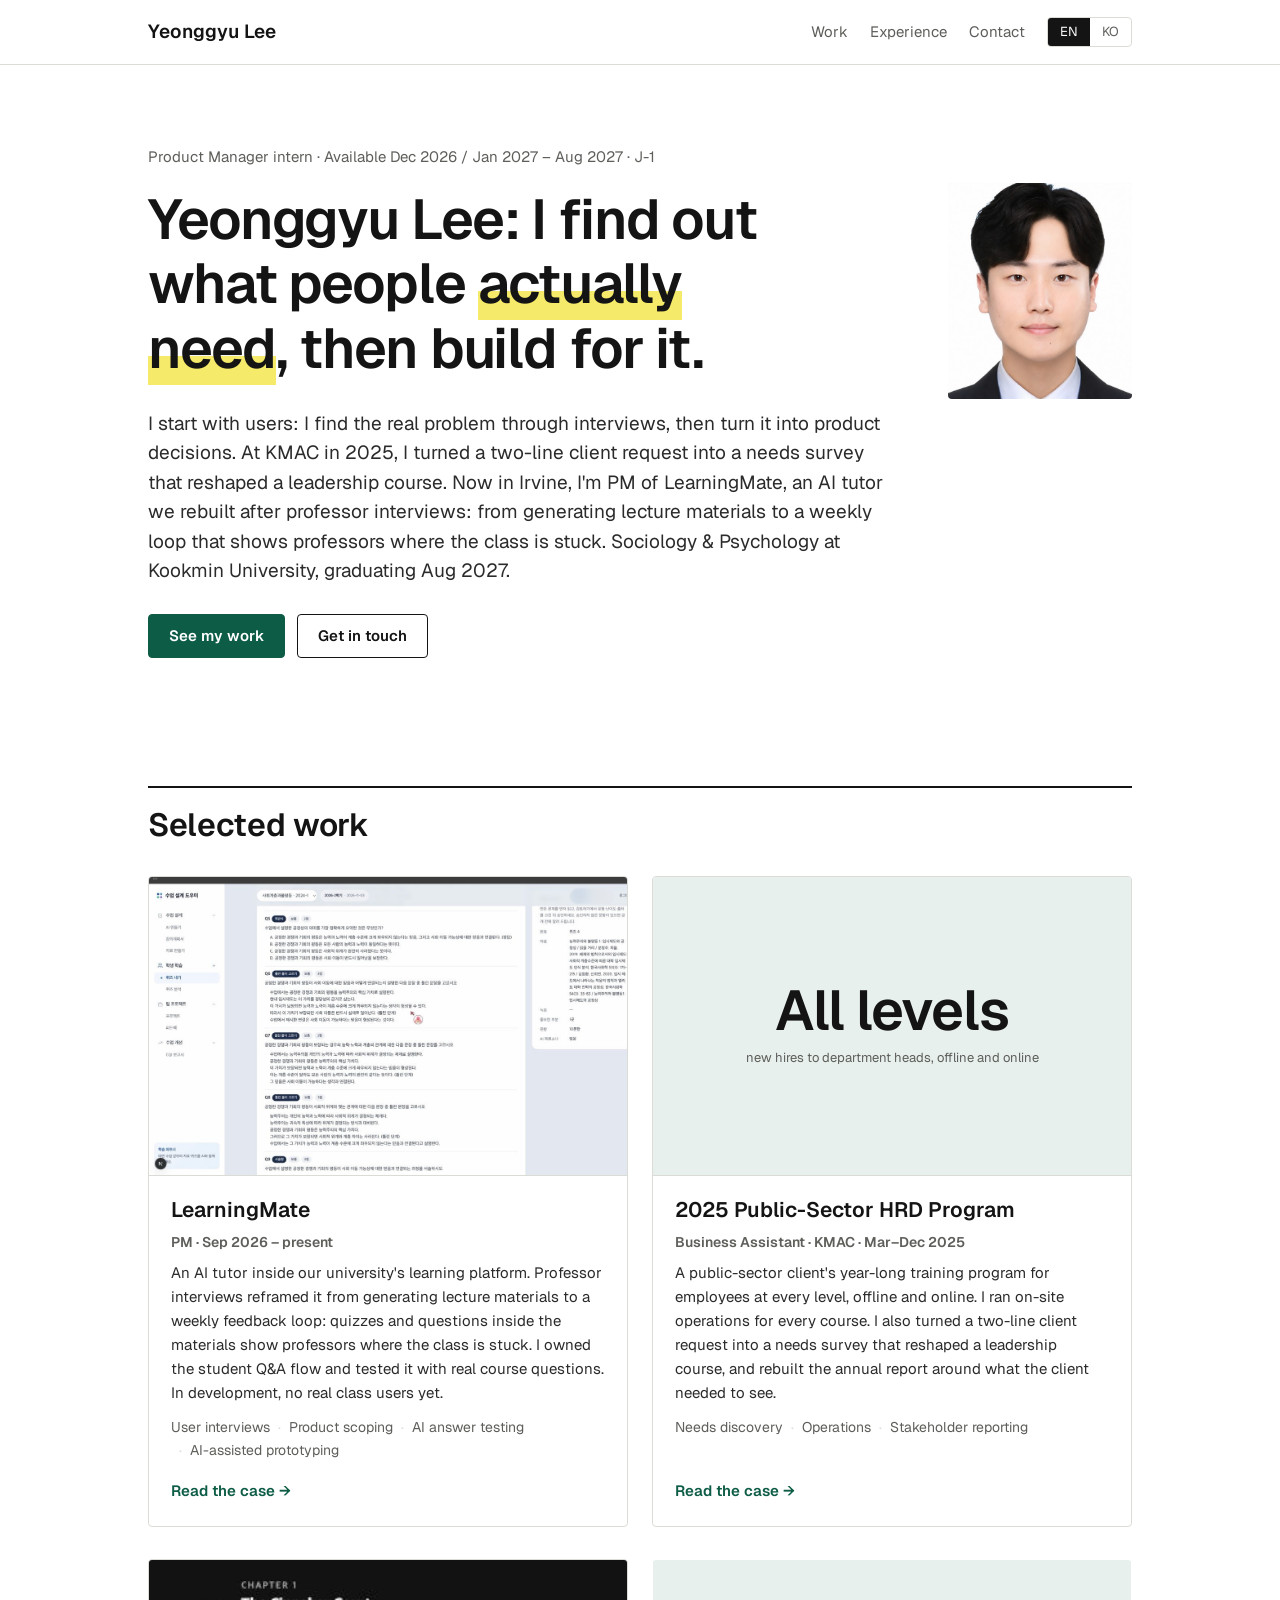
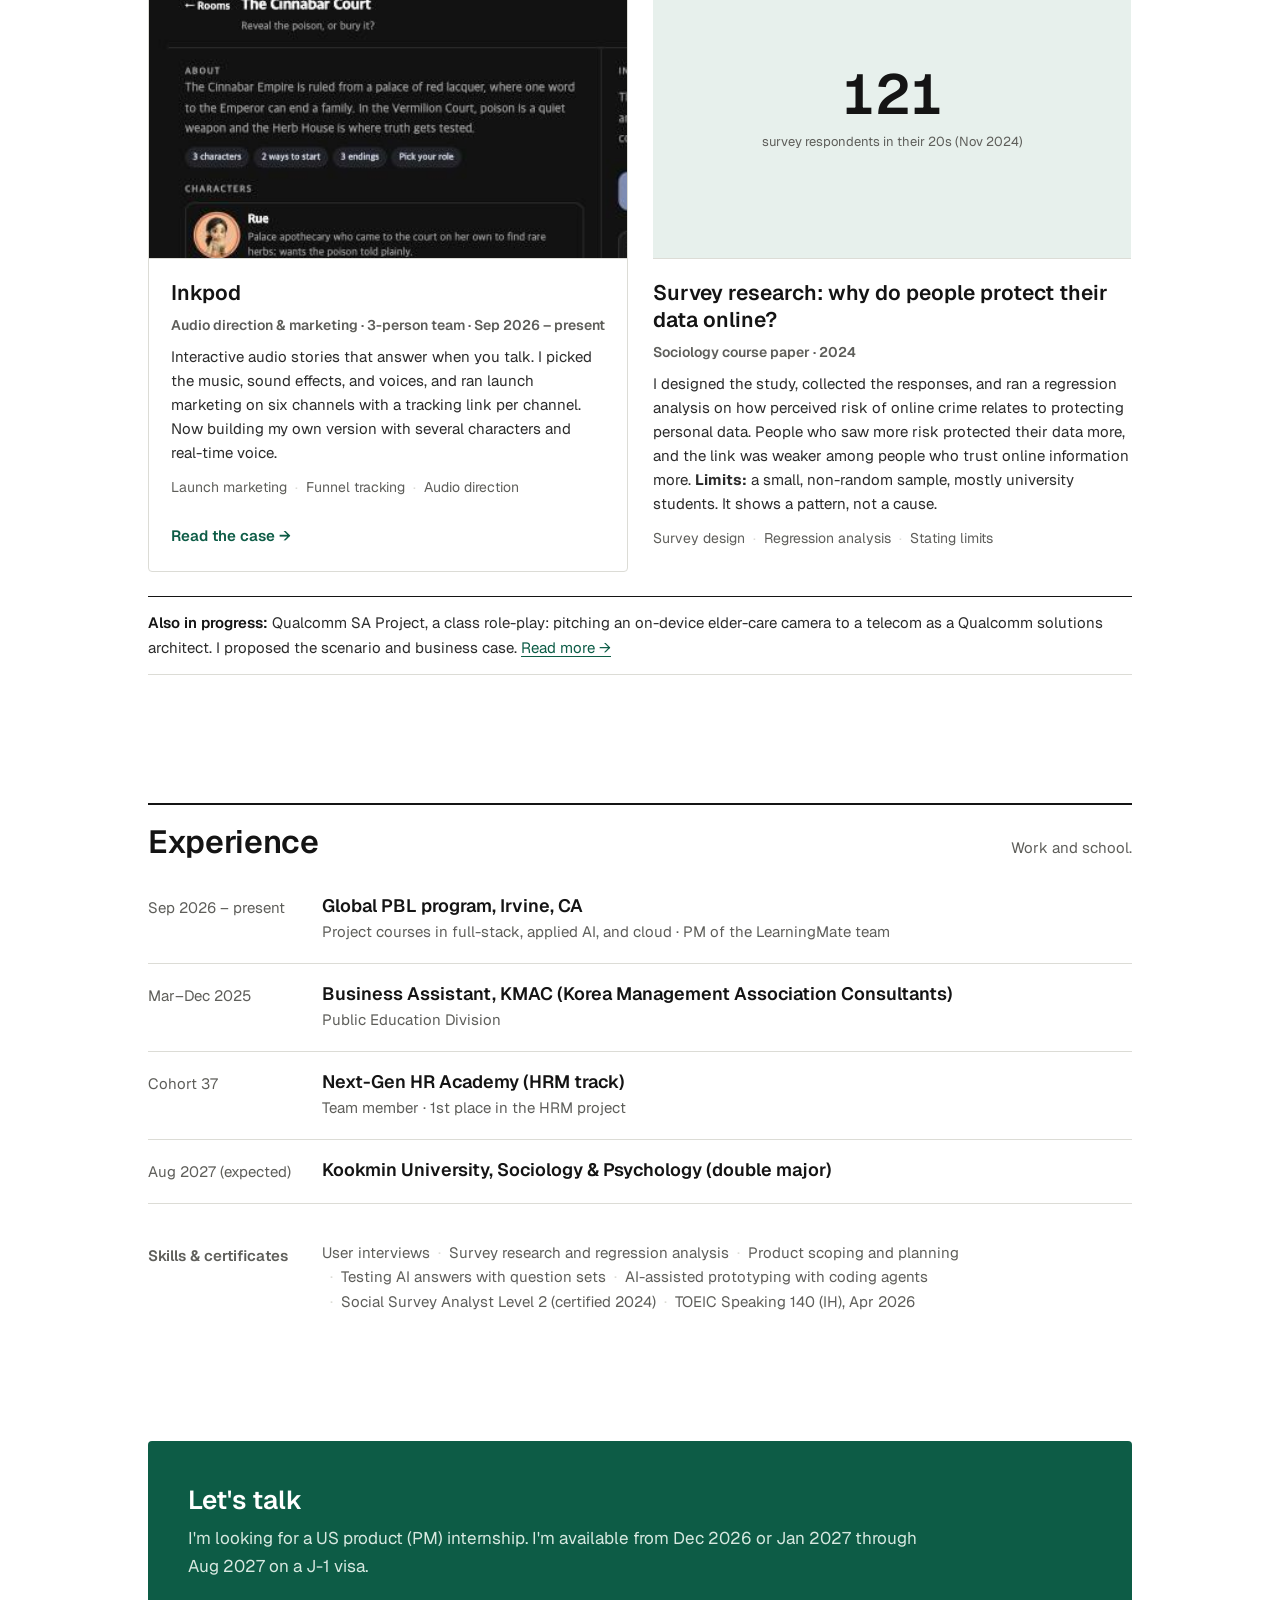
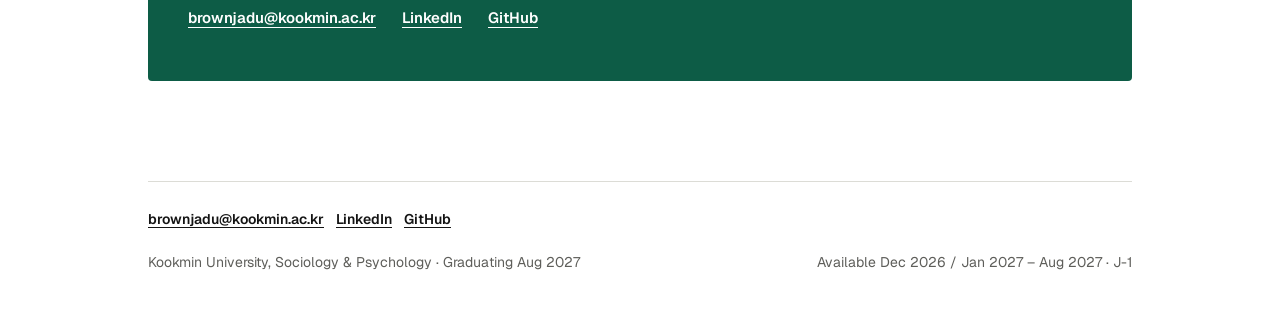
==== commit 861f9357: "content: LearningMate copy reframed around the weekly feedback loop; drop team size and working-name" ====
--- a/index.html
+++ b/index.html
@@ -14,7 +14,7 @@
 <link rel="preconnect" href="https://fonts.googleapis.com">
 <link rel="preconnect" href="https://fonts.gstatic.com" crossorigin>
 <link rel="stylesheet" href="https://fonts.googleapis.com/css2?family=Geist:wght@400;600&display=swap">
-<link rel="stylesheet" href="style.css?v=20261115b">
+<link rel="stylesheet" href="style.css?v=20261115c">
 <script src="main.js" defer></script>
 </head>
 <body>
@@ -32,7 +32,7 @@
 <div class="hero-copy">
 <p class="eyebrow reveal">Product Manager intern · Available Dec 2026 / Jan 2027 – Aug 2027 · J-1</p>
 <h1 class="reveal">Yeonggyu Lee: I find out what people <mark>actually need</mark>, then build for it.</h1>
-<p class="lead reveal">I started in HR because I cared about what helps people grow at work. At KMAC in 2025, I ran on-site operations for a public-sector client's year-long training program and designed a needs survey that reshaped one of its courses. Now, in Irvine, I'm PM of a four-person team building an AI tutor for our university. We interviewed six professors, learned the real problem was different from what we assumed, and rebuilt the product around it. Sociology &amp; Psychology at Kookmin University, graduating Aug 2027.</p>
+<p class="lead reveal">I start with users: I find the real problem through interviews, then turn it into product decisions. At KMAC in 2025, I turned a two-line client request into a needs survey that reshaped a leadership course. Now in Irvine, I'm PM of LearningMate, an AI tutor we rebuilt after professor interviews: from generating lecture materials to a weekly loop that shows professors where the class is stuck. Sociology &amp; Psychology at Kookmin University, graduating Aug 2027.</p>
 <div class="btns reveal"><a class="btn primary" href="#work">See my work</a><a class="btn" href="#contact">Get in touch</a></div>
 </div>
 <!-- Profile photo. Used only in this home-page portrait spot. -->
@@ -47,7 +47,7 @@
 <div class="cards stagger">
 <a class="card reveal" href="projects/socra.html">
 <div class="media"><img src="assets/socra-quiz-review.jpg" alt="Screenshot of the LearningMate professor tool reviewing an AI-generated quiz (Korean interface)." loading="lazy" width="1280" height="729"></div>
-<div class="body"><h3>LearningMate (working name)</h3><p class="role">PM · 4-person team · Sep 2026 – present</p><p>An AI tutor inside our university's learning platform. Six professor interviews showed the pain wasn't making lecture materials. It was not knowing what students understood before the midterm, and grading. So we put quizzes and a mistake notebook inside the lecture materials. I owned the student Q&amp;A flow and tested it with realistic course questions. In development, no real class users yet.</p><ul class="tags"><li>User interviews</li><li>Product scoping</li><li>AI answer testing</li><li>AI-assisted prototyping</li></ul><span class="more">Read the case →</span></div>
+<div class="body"><h3>LearningMate</h3><p class="role">PM · Sep 2026 – present</p><p>An AI tutor inside our university's learning platform. Professor interviews reframed it from generating lecture materials to a weekly feedback loop: quizzes and questions inside the materials show professors where the class is stuck. I owned the student Q&amp;A flow and tested it with real course questions. In development, no real class users yet.</p><ul class="tags"><li>User interviews</li><li>Product scoping</li><li>AI answer testing</li><li>AI-assisted prototyping</li></ul><span class="more">Read the case →</span></div>
 </a>
 <a class="card reveal" href="projects/kmac.html">
 <div class="media"><div class="stat"><b>All levels</b><span>new hires to department heads, offline and online</span></div></div>
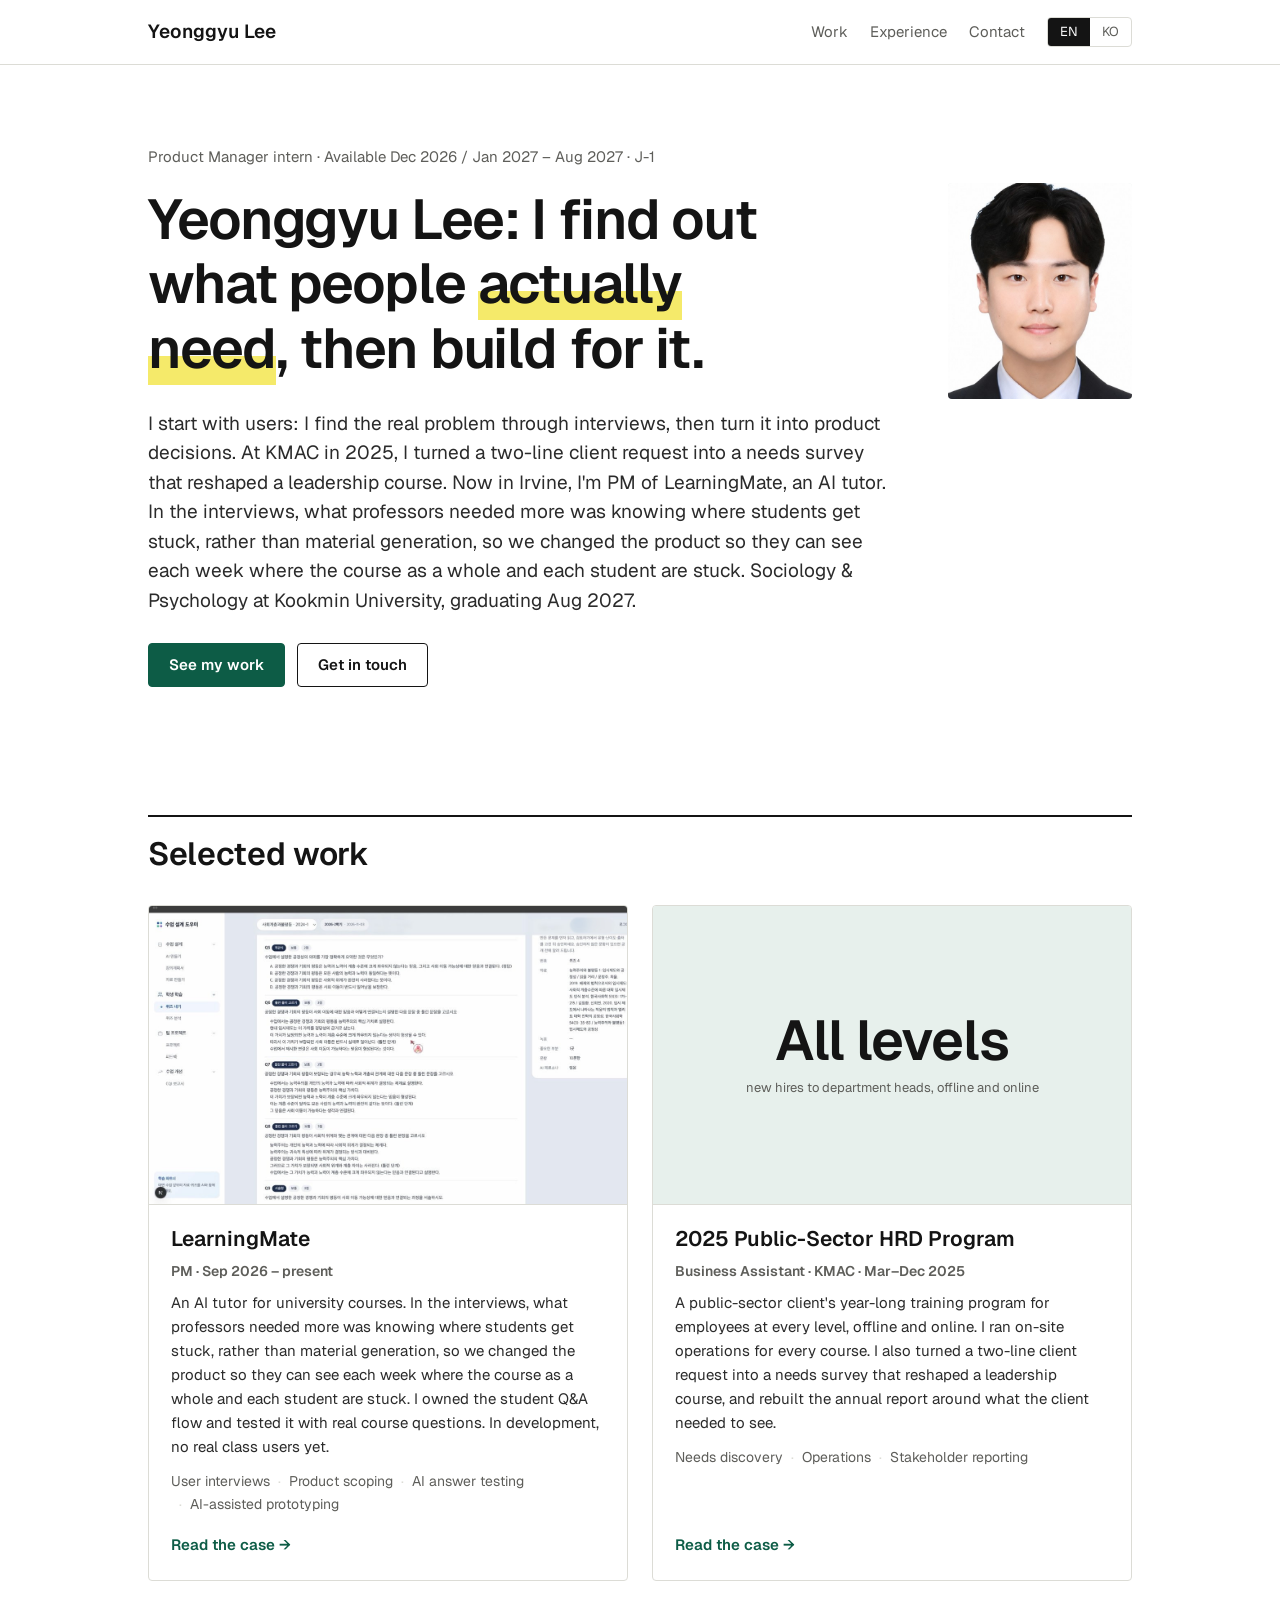
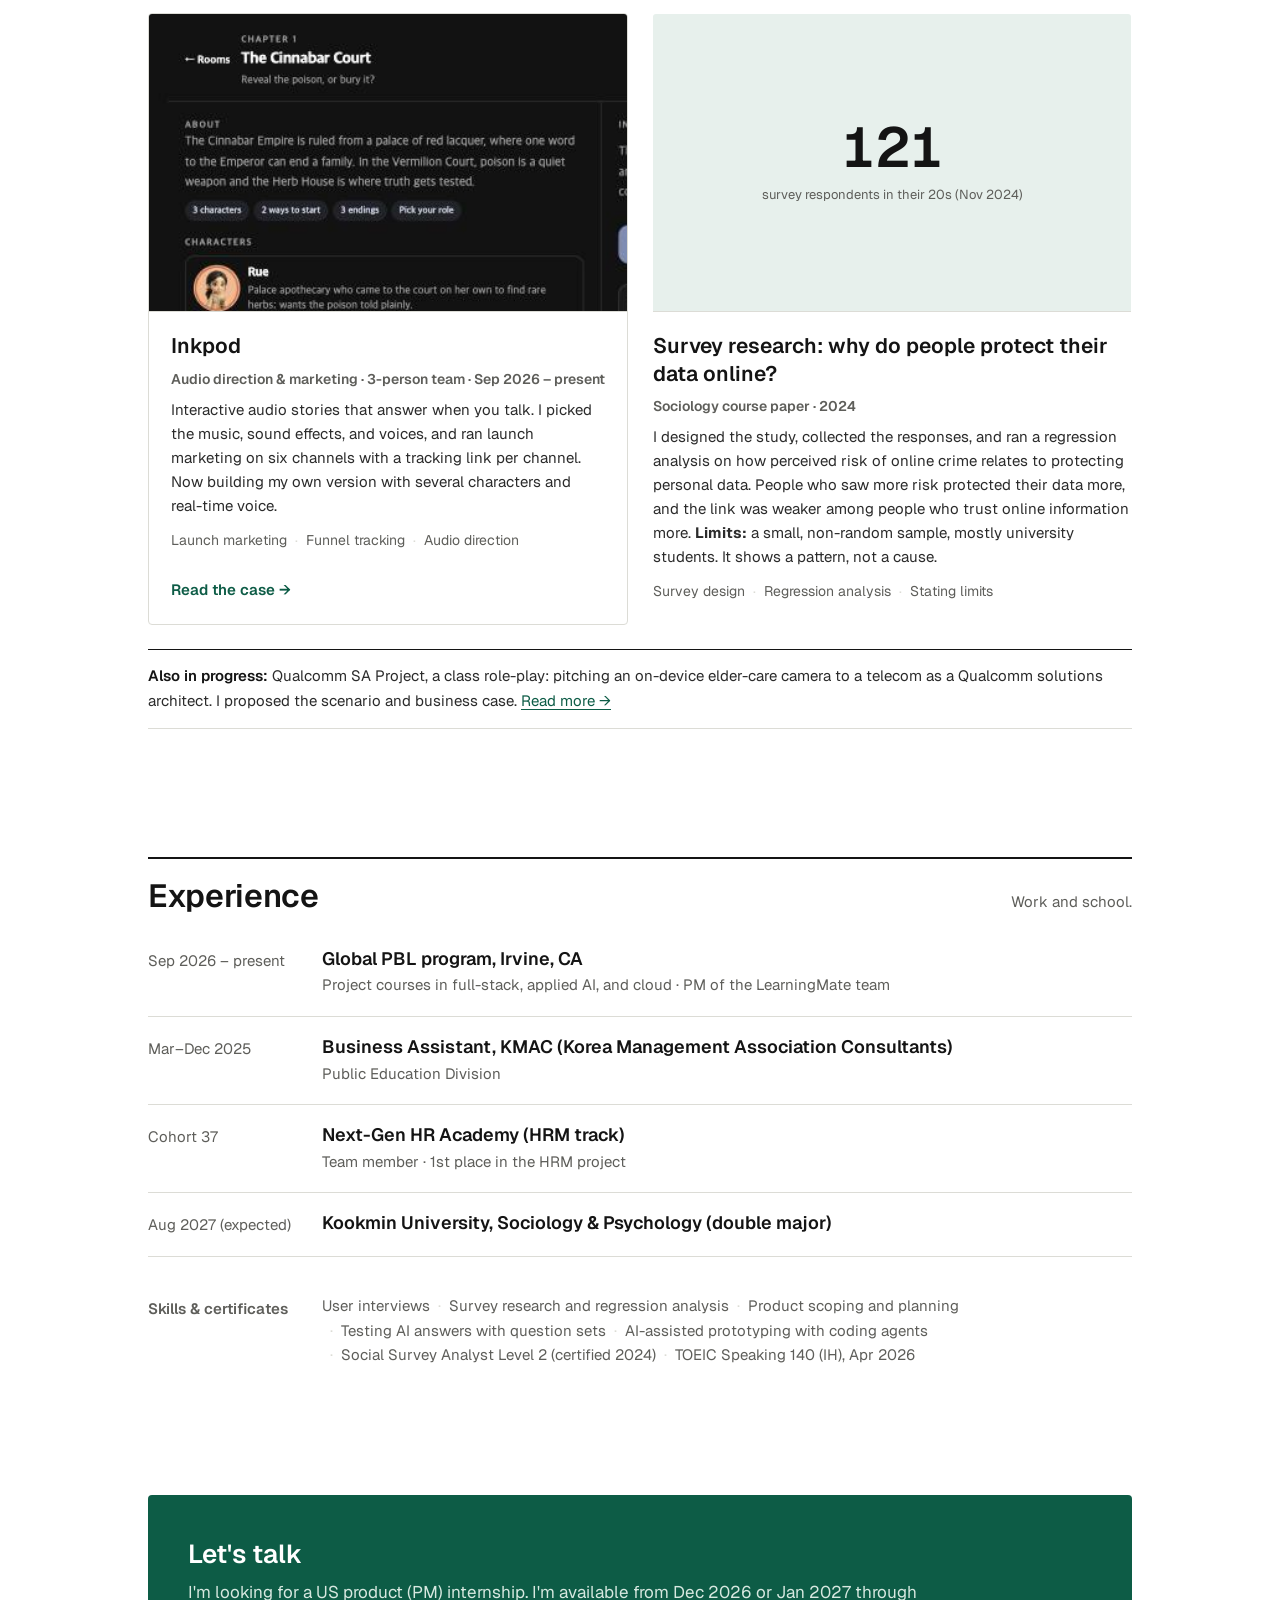
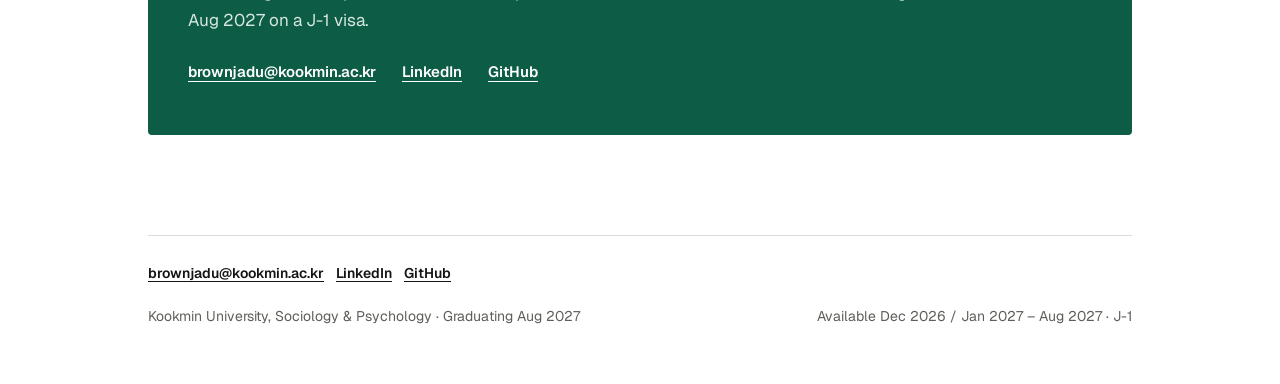
==== commit 5c1fee93: "content: LearningMate PM bullets rewritten around CTL as key customer and priority tradeoffs; home i" ====
--- a/index.html
+++ b/index.html
@@ -32,7 +32,7 @@
 <div class="hero-copy">
 <p class="eyebrow reveal">Product Manager intern · Available Dec 2026 / Jan 2027 – Aug 2027 · J-1</p>
 <h1 class="reveal">Yeonggyu Lee: I find out what people <mark>actually need</mark>, then build for it.</h1>
-<p class="lead reveal">I start with users: I find the real problem through interviews, then turn it into product decisions. At KMAC in 2025, I turned a two-line client request into a needs survey that reshaped a leadership course. Now in Irvine, I'm PM of LearningMate, an AI tutor we rebuilt after professor interviews: from generating lecture materials to a weekly loop that shows professors where the class is stuck. Sociology &amp; Psychology at Kookmin University, graduating Aug 2027.</p>
+<p class="lead reveal">I start with users: I find the real problem through interviews, then turn it into product decisions. At KMAC in 2025, I turned a two-line client request into a needs survey that reshaped a leadership course. Now in Irvine, I'm PM of LearningMate, an AI tutor. In the interviews, what professors needed more was knowing where students get stuck, rather than material generation, so we changed the product so they can see each week where the course as a whole and each student are stuck. Sociology &amp; Psychology at Kookmin University, graduating Aug 2027.</p>
 <div class="btns reveal"><a class="btn primary" href="#work">See my work</a><a class="btn" href="#contact">Get in touch</a></div>
 </div>
 <!-- Profile photo. Used only in this home-page portrait spot. -->
@@ -47,7 +47,7 @@
 <div class="cards stagger">
 <a class="card reveal" href="projects/socra.html">
 <div class="media"><img src="assets/socra-quiz-review.jpg" alt="Screenshot of the LearningMate professor tool reviewing an AI-generated quiz (Korean interface)." loading="lazy" width="1280" height="729"></div>
-<div class="body"><h3>LearningMate</h3><p class="role">PM · Sep 2026 – present</p><p>An AI tutor inside our university's learning platform. Professor interviews reframed it from generating lecture materials to a weekly feedback loop: quizzes and questions inside the materials show professors where the class is stuck. I owned the student Q&amp;A flow and tested it with real course questions. In development, no real class users yet.</p><ul class="tags"><li>User interviews</li><li>Product scoping</li><li>AI answer testing</li><li>AI-assisted prototyping</li></ul><span class="more">Read the case →</span></div>
+<div class="body"><h3>LearningMate</h3><p class="role">PM · Sep 2026 – present</p><p>An AI tutor for university courses. In the interviews, what professors needed more was knowing where students get stuck, rather than material generation, so we changed the product so they can see each week where the course as a whole and each student are stuck. I owned the student Q&amp;A flow and tested it with real course questions. In development, no real class users yet.</p><ul class="tags"><li>User interviews</li><li>Product scoping</li><li>AI answer testing</li><li>AI-assisted prototyping</li></ul><span class="more">Read the case →</span></div>
 </a>
 <a class="card reveal" href="projects/kmac.html">
 <div class="media"><div class="stat"><b>All levels</b><span>new hires to department heads, offline and online</span></div></div>
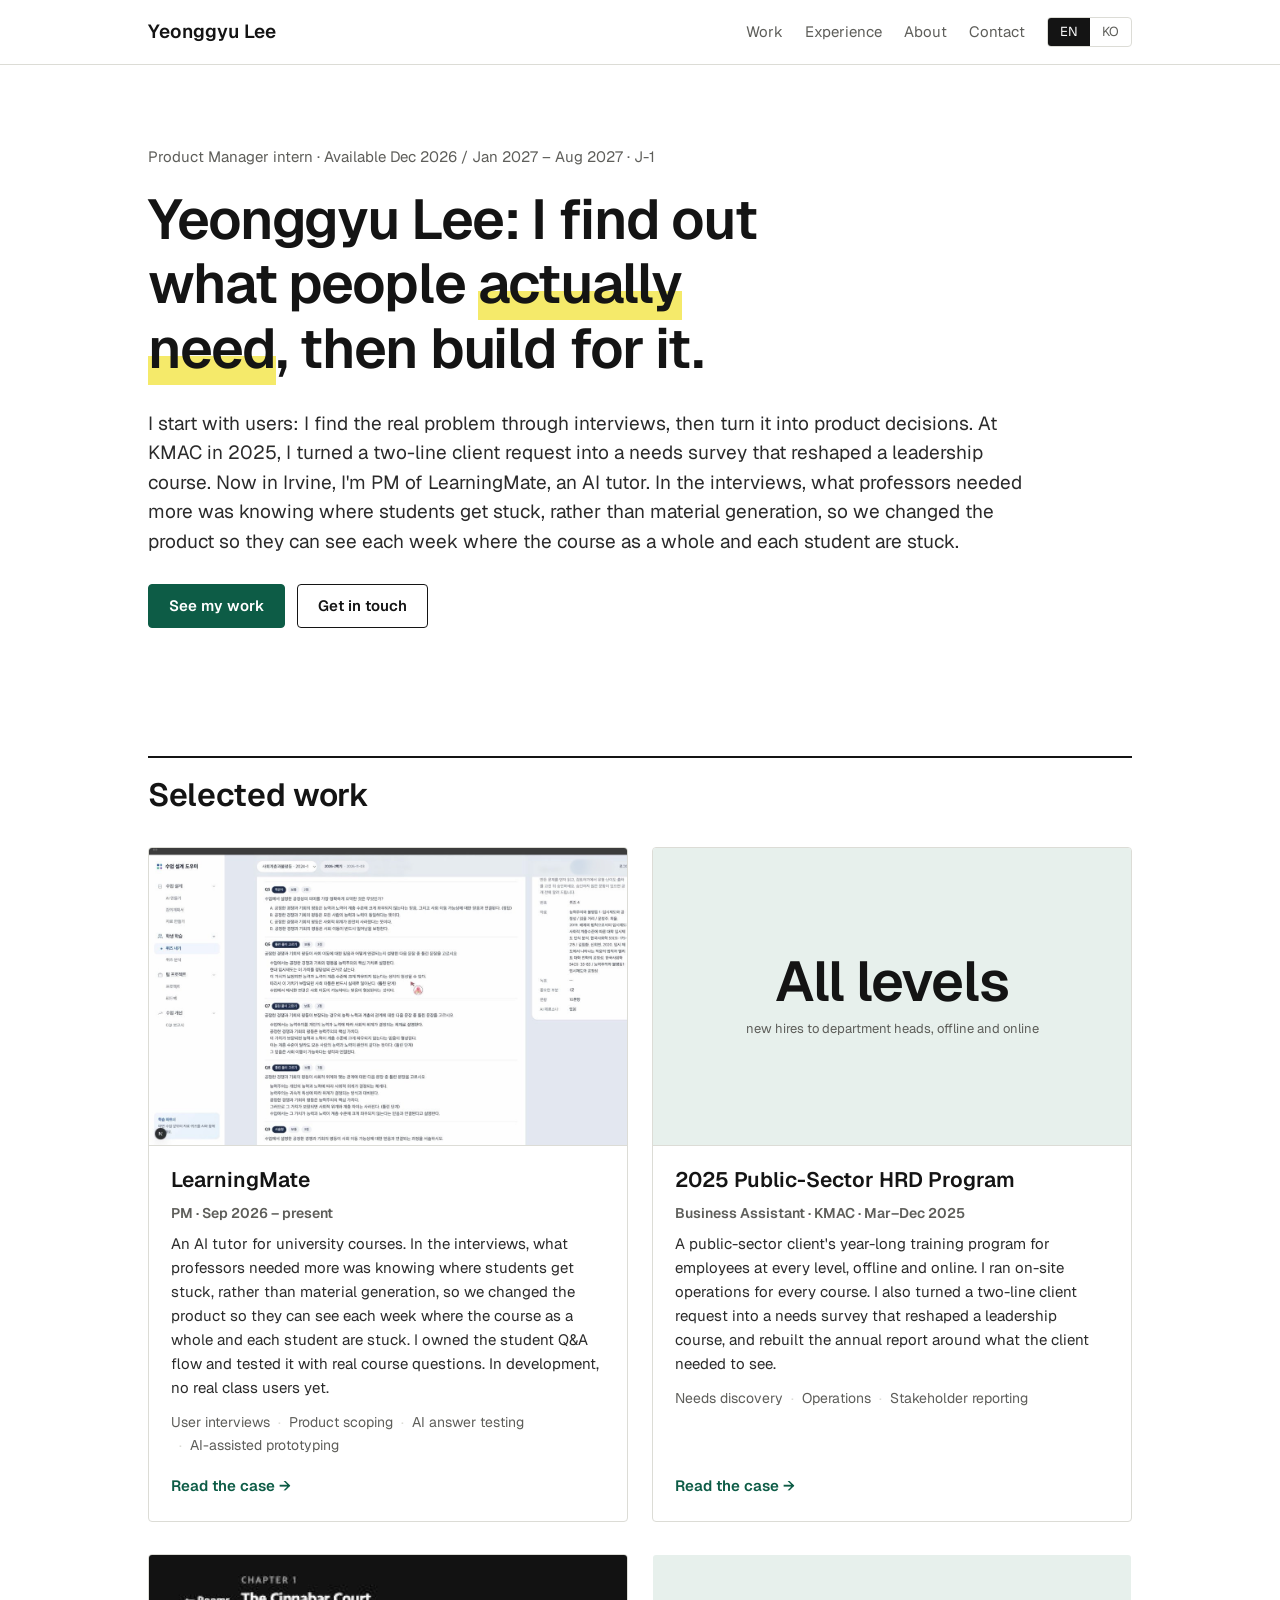
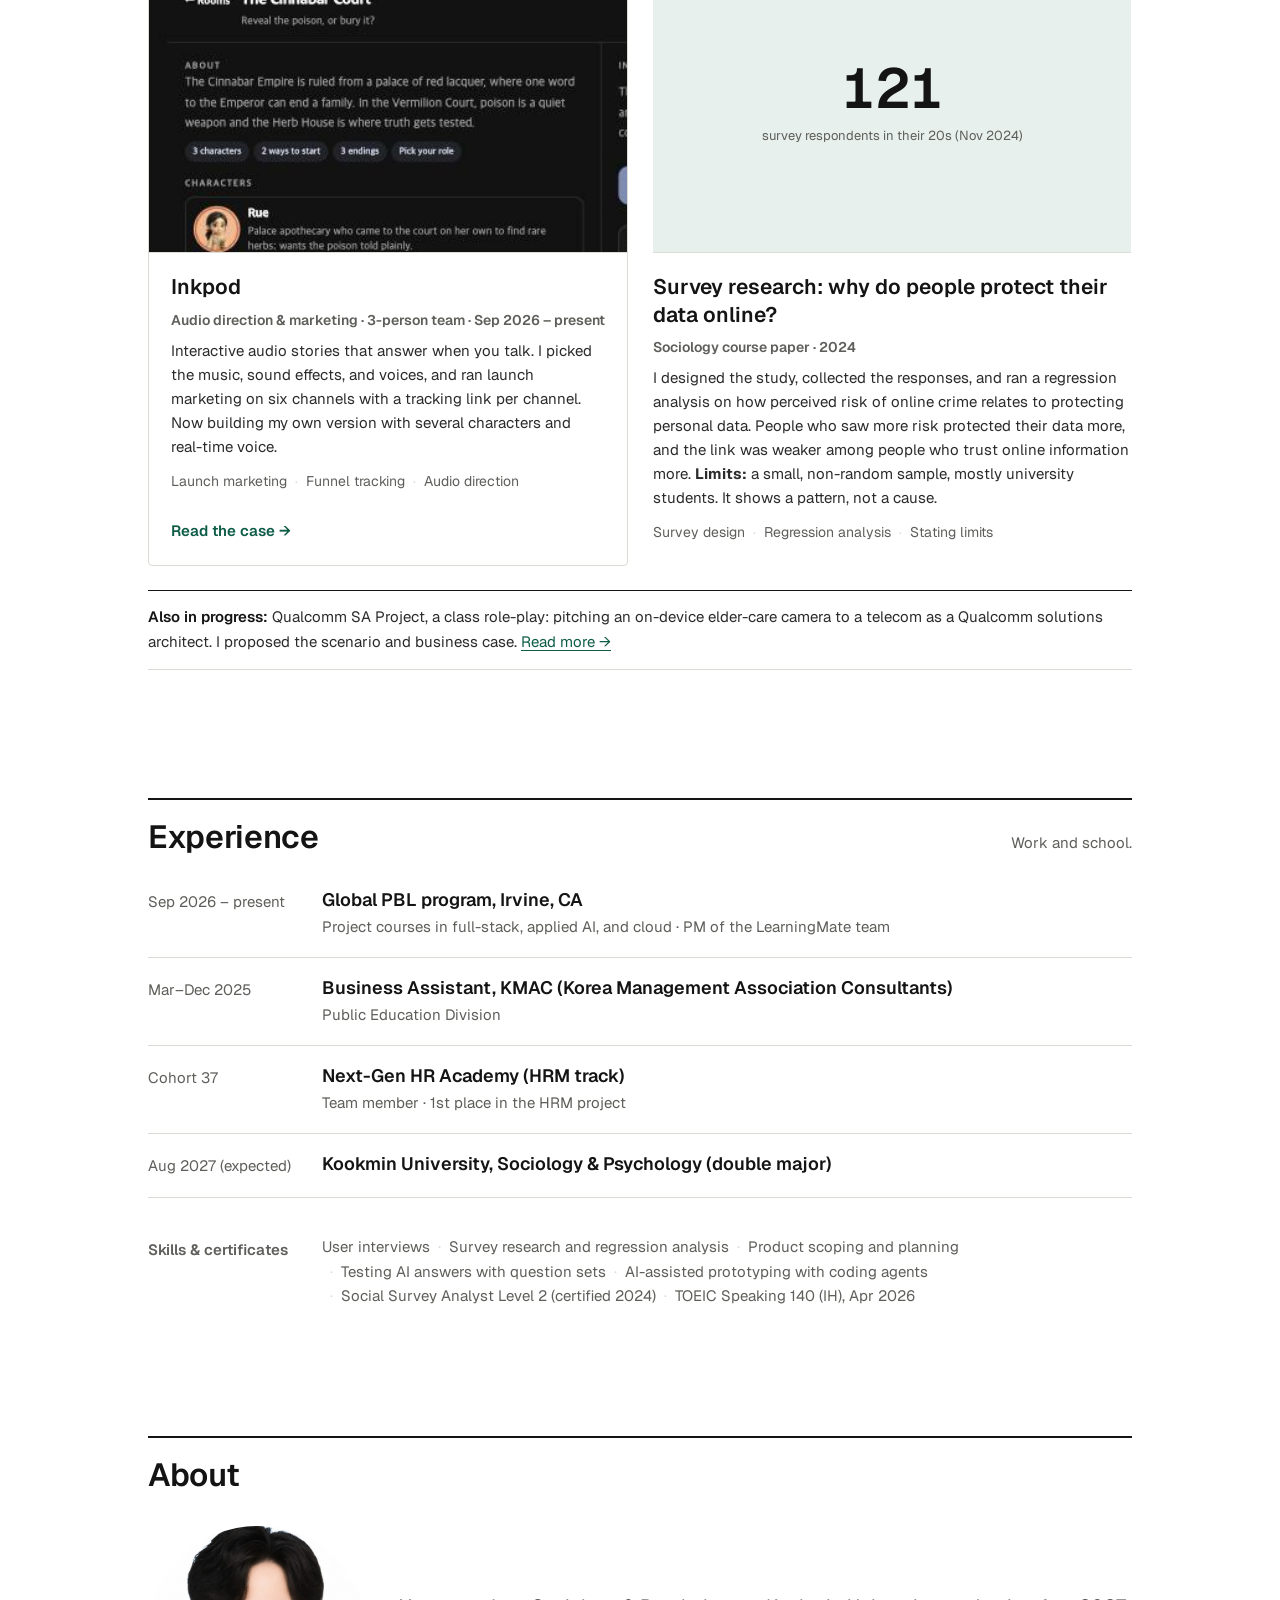
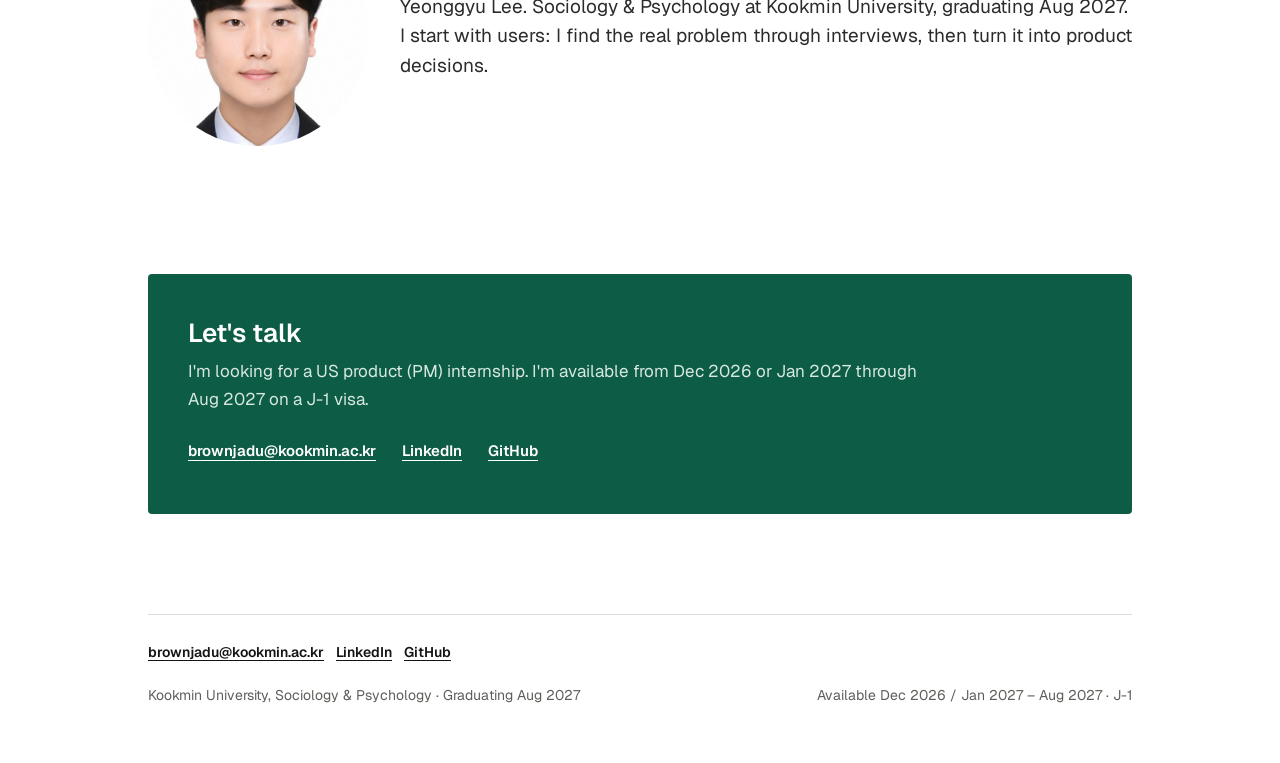
==== commit 342d8032: "content: move home portrait into About section above contact; drop duplicated availability sentence " ====
--- a/index.html
+++ b/index.html
@@ -14,7 +14,7 @@
 <link rel="preconnect" href="https://fonts.googleapis.com">
 <link rel="preconnect" href="https://fonts.gstatic.com" crossorigin>
 <link rel="stylesheet" href="https://fonts.googleapis.com/css2?family=Geist:wght@400;600&display=swap">
-<link rel="stylesheet" href="style.css?v=20261115c">
+<link rel="stylesheet" href="style.css?v=20261116-about">
 <script src="main.js" defer></script>
 </head>
 <body>
@@ -22,7 +22,7 @@
 <header class="site-header"><div class="wrap">
 <a class="brand" href="index.html">Yeonggyu Lee</a>
 <nav class="nav" aria-label="Main">
-<a href="index.html#work">Work</a><a class="hide-sm" href="index.html#experience">Experience</a><a href="index.html#contact">Contact</a>
+<a href="index.html#work">Work</a><a class="hide-sm" href="index.html#experience">Experience</a><a href="index.html#about">About</a><a href="index.html#contact">Contact</a>
 <span class="lang" role="group" aria-label="Language"><span class="on" aria-current="true">EN</span><a href="ko/index.html" hreflang="ko" lang="ko">KO</a></span>
 </nav>
 </div></header>
@@ -32,13 +32,8 @@
 <div class="hero-copy">
 <p class="eyebrow reveal">Product Manager intern · Available Dec 2026 / Jan 2027 – Aug 2027 · J-1</p>
 <h1 class="reveal">Yeonggyu Lee: I find out what people <mark>actually need</mark>, then build for it.</h1>
-<p class="lead reveal">I start with users: I find the real problem through interviews, then turn it into product decisions. At KMAC in 2025, I turned a two-line client request into a needs survey that reshaped a leadership course. Now in Irvine, I'm PM of LearningMate, an AI tutor. In the interviews, what professors needed more was knowing where students get stuck, rather than material generation, so we changed the product so they can see each week where the course as a whole and each student are stuck. Sociology &amp; Psychology at Kookmin University, graduating Aug 2027.</p>
+<p class="lead reveal">I start with users: I find the real problem through interviews, then turn it into product decisions. At KMAC in 2025, I turned a two-line client request into a needs survey that reshaped a leadership course. Now in Irvine, I'm PM of LearningMate, an AI tutor. In the interviews, what professors needed more was knowing where students get stuck, rather than material generation, so we changed the product so they can see each week where the course as a whole and each student are stuck.</p>
 <div class="btns reveal"><a class="btn primary" href="#work">See my work</a><a class="btn" href="#contact">Get in touch</a></div>
-</div>
-<!-- Profile photo. Used only in this home-page portrait spot. -->
-<div class="portrait has-photo reveal">
-<img src="assets/profile.jpg" alt="Yeonggyu Lee" width="600" height="600">
-<span class="portrait-initials" aria-hidden="true">YL</span>
 </div>
 </div>
 </div>
@@ -68,6 +63,15 @@
 <ul class="timeline"><li class="reveal"><span class="when">Sep 2026 – present</span><div><h3>Global PBL program, Irvine, CA</h3><p>Project courses in full-stack, applied AI, and cloud · PM of the LearningMate team</p></div></li><li class="reveal"><span class="when">Mar–Dec 2025</span><div><h3>Business Assistant, KMAC (Korea Management Association Consultants)</h3><p>Public Education Division</p></div></li><li class="reveal"><span class="when">Cohort 37</span><div><h3>Next-Gen HR Academy (HRM track)</h3><p>Team member · 1st place in the HRM project</p></div></li><li class="reveal"><span class="when">Aug 2027 (expected)</span><div><h3>Kookmin University, Sociology &amp; Psychology (double major)</h3></div></li></ul>
 <div class="skills reveal"><h3>Skills &amp; certificates</h3><ul class="tags"><li>User interviews</li><li>Survey research and regression analysis</li><li>Product scoping and planning</li><li>Testing AI answers with question sets</li><li>AI-assisted prototyping with coding agents</li><li>Social Survey Analyst Level 2 (certified 2024)</li><li>TOEIC Speaking 140 (IH), Apr 2026</li></ul></div>
 </div></section>
+<section id="about"><div class="wrap">
+<div class="sec-head reveal"><h2>About</h2></div>
+<div class="about reveal">
+<img class="about-photo" src="assets/profile.jpg" alt="Yeonggyu Lee" width="220" height="220">
+<div class="about-copy">
+<p>Yeonggyu Lee. Sociology &amp; Psychology at Kookmin University, graduating Aug 2027. I start with users: I find the real problem through interviews, then turn it into product decisions.</p>
+</div>
+</div>
+</div></section>
 <section id="contact"><div class="wrap">
 <div class="contact reveal"><h2>Let's talk</h2><p>I'm looking for a US product (PM) internship. I'm available from Dec 2026 or Jan 2027 through Aug 2027 on a J-1 visa.</p><ul><li><a href="mailto:brownjadu@kookmin.ac.kr">brownjadu@kookmin.ac.kr</a></li><li><a href="https://www.linkedin.com/in/yeonggyu-lee-294683342/" target="_blank" rel="noopener">LinkedIn</a></li><li><a href="https://github.com/YG2001HG" target="_blank" rel="noopener">GitHub</a></li></ul></div>
 </div></section>
--- a/style.css
+++ b/style.css
@@ -151,6 +151,20 @@
 .sec-head{display:flex;align-items:baseline;justify-content:space-between;gap:var(--space-4);margin-bottom:var(--space-6);border-top:2px solid var(--ink);padding-top:18px}
 .sec-head h2{font-family:var(--serif);font-weight:600;font-size:2rem;letter-spacing:-.02em;line-height:var(--lh-heading);margin:0;letter-spacing:-.01em}
 .sec-head p{margin:0;color:var(--muted);font-size:var(--fs-md)}
+
+
+/* about (home): photo + short intro, above contact */
+.about{display:flex;align-items:center;gap:var(--space-6)}
+.about-photo{
+  flex:0 0 auto;width:220px;height:220px;border-radius:50%;
+  object-fit:cover;object-position:center;display:block;
+  background:var(--accent-soft);
+}
+.about-copy{flex:1;min-width:0}
+.about-copy p{
+  margin:0;font-size:var(--fs-lead);line-height:var(--lh-lead);
+  color:var(--ink-soft);max-width:var(--measure);
+}
 
 /* cards */
 .cards{display:grid;grid-template-columns:repeat(2,1fr);gap:var(--space-6) var(--space-5)}
@@ -275,6 +289,7 @@
   .hero{gap:var(--space-5)}
   .portrait{width:8.5rem;height:10rem;margin-top:2.1rem}
   .portrait-initials{font-size:2.25rem}
+  .about{flex-direction:column;align-items:flex-start;gap:var(--space-5)}
 }
 @media (max-width:640px){
   body{font-size:1rem}
@@ -282,9 +297,11 @@
   .site-header .wrap{height:auto;padding-top:10px;padding-bottom:10px;flex-wrap:wrap}
   .nav{gap:14px;font-size:var(--fs-sm)}
   .nav .hide-sm{display:none}
-  .hero{flex-direction:column-reverse;align-items:flex-start;padding:48px 0 40px;gap:var(--space-5)}
+  .hero{flex-direction:column;align-items:flex-start;padding:48px 0 40px;gap:var(--space-5)}
   .portrait{width:7rem;height:8.25rem;margin-top:0}
   .portrait-initials{font-size:2rem}
+  .about{flex-direction:column;align-items:flex-start;gap:var(--space-5)}
+  .about-photo{width:200px;height:200px}
   section{padding:44px 0}
   .timeline li,.skills{grid-template-columns:1fr;gap:4px}
   .contact{padding:28px 22px}
